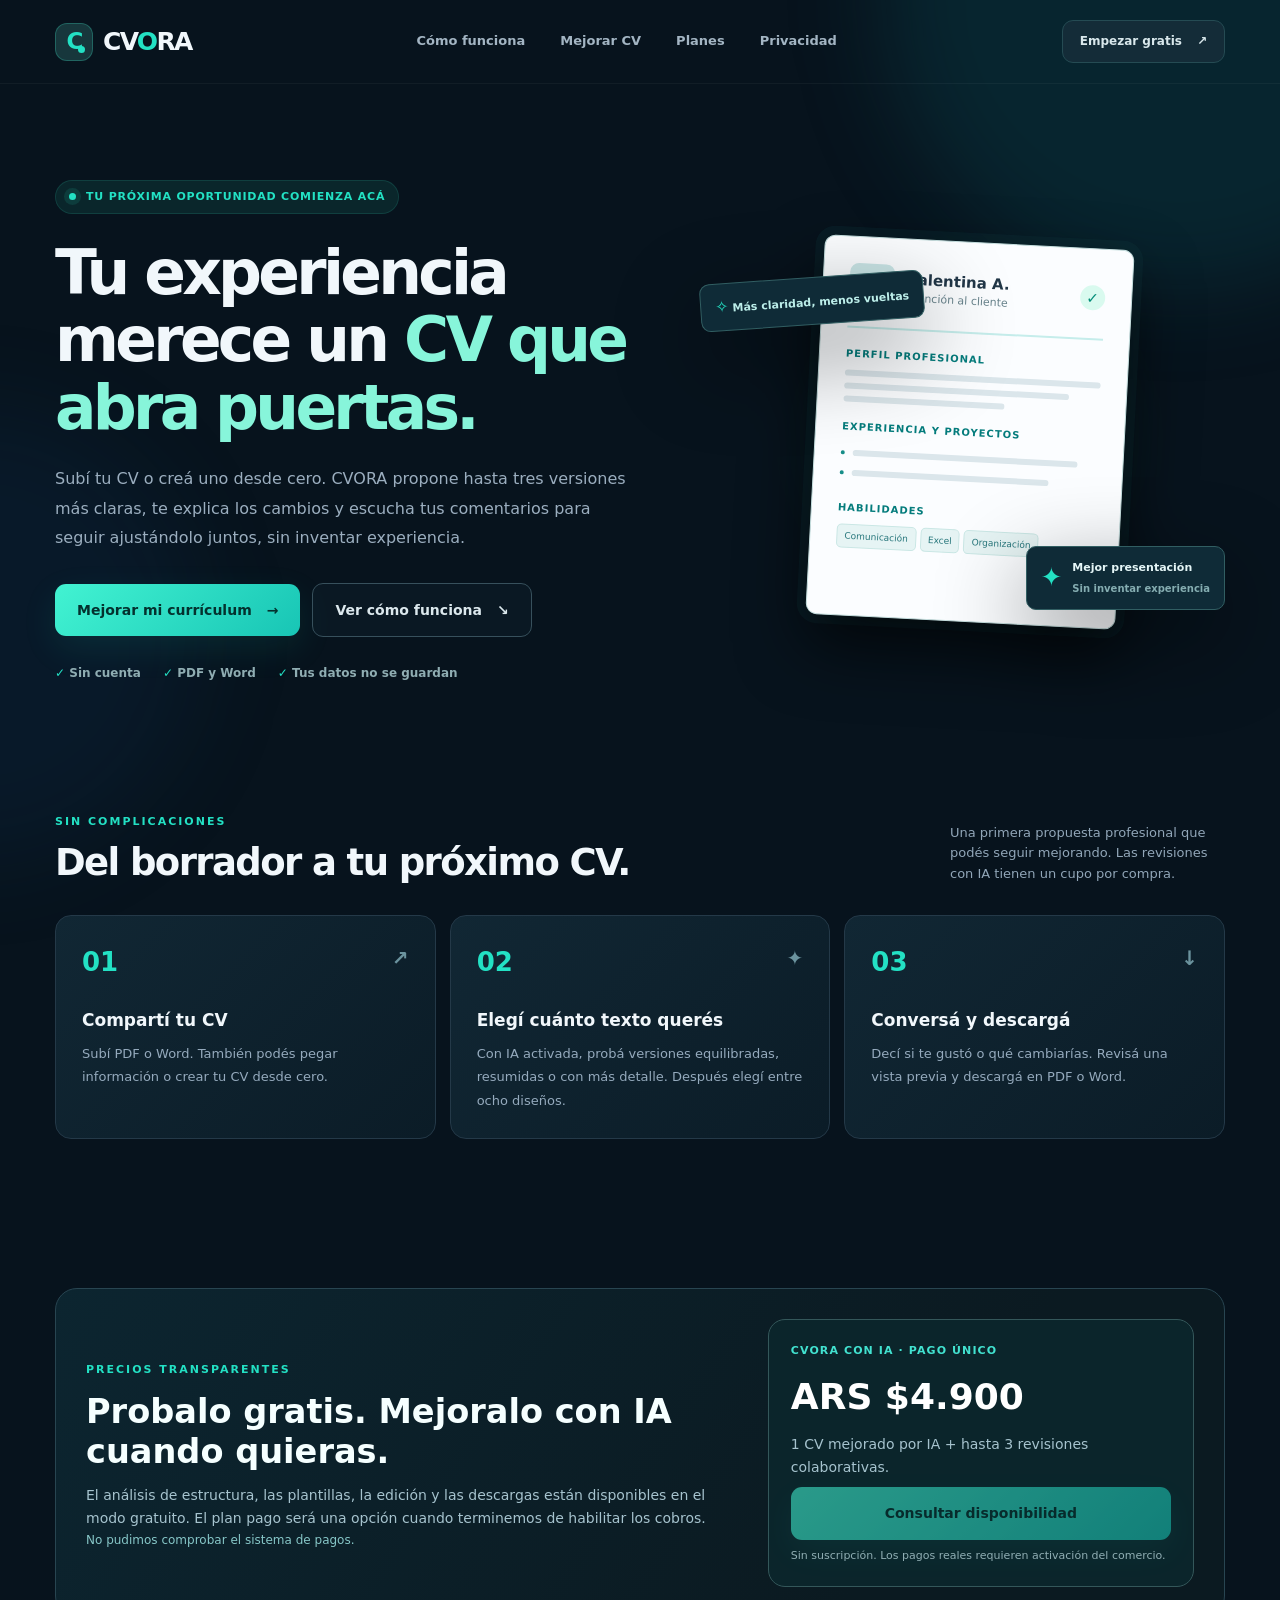
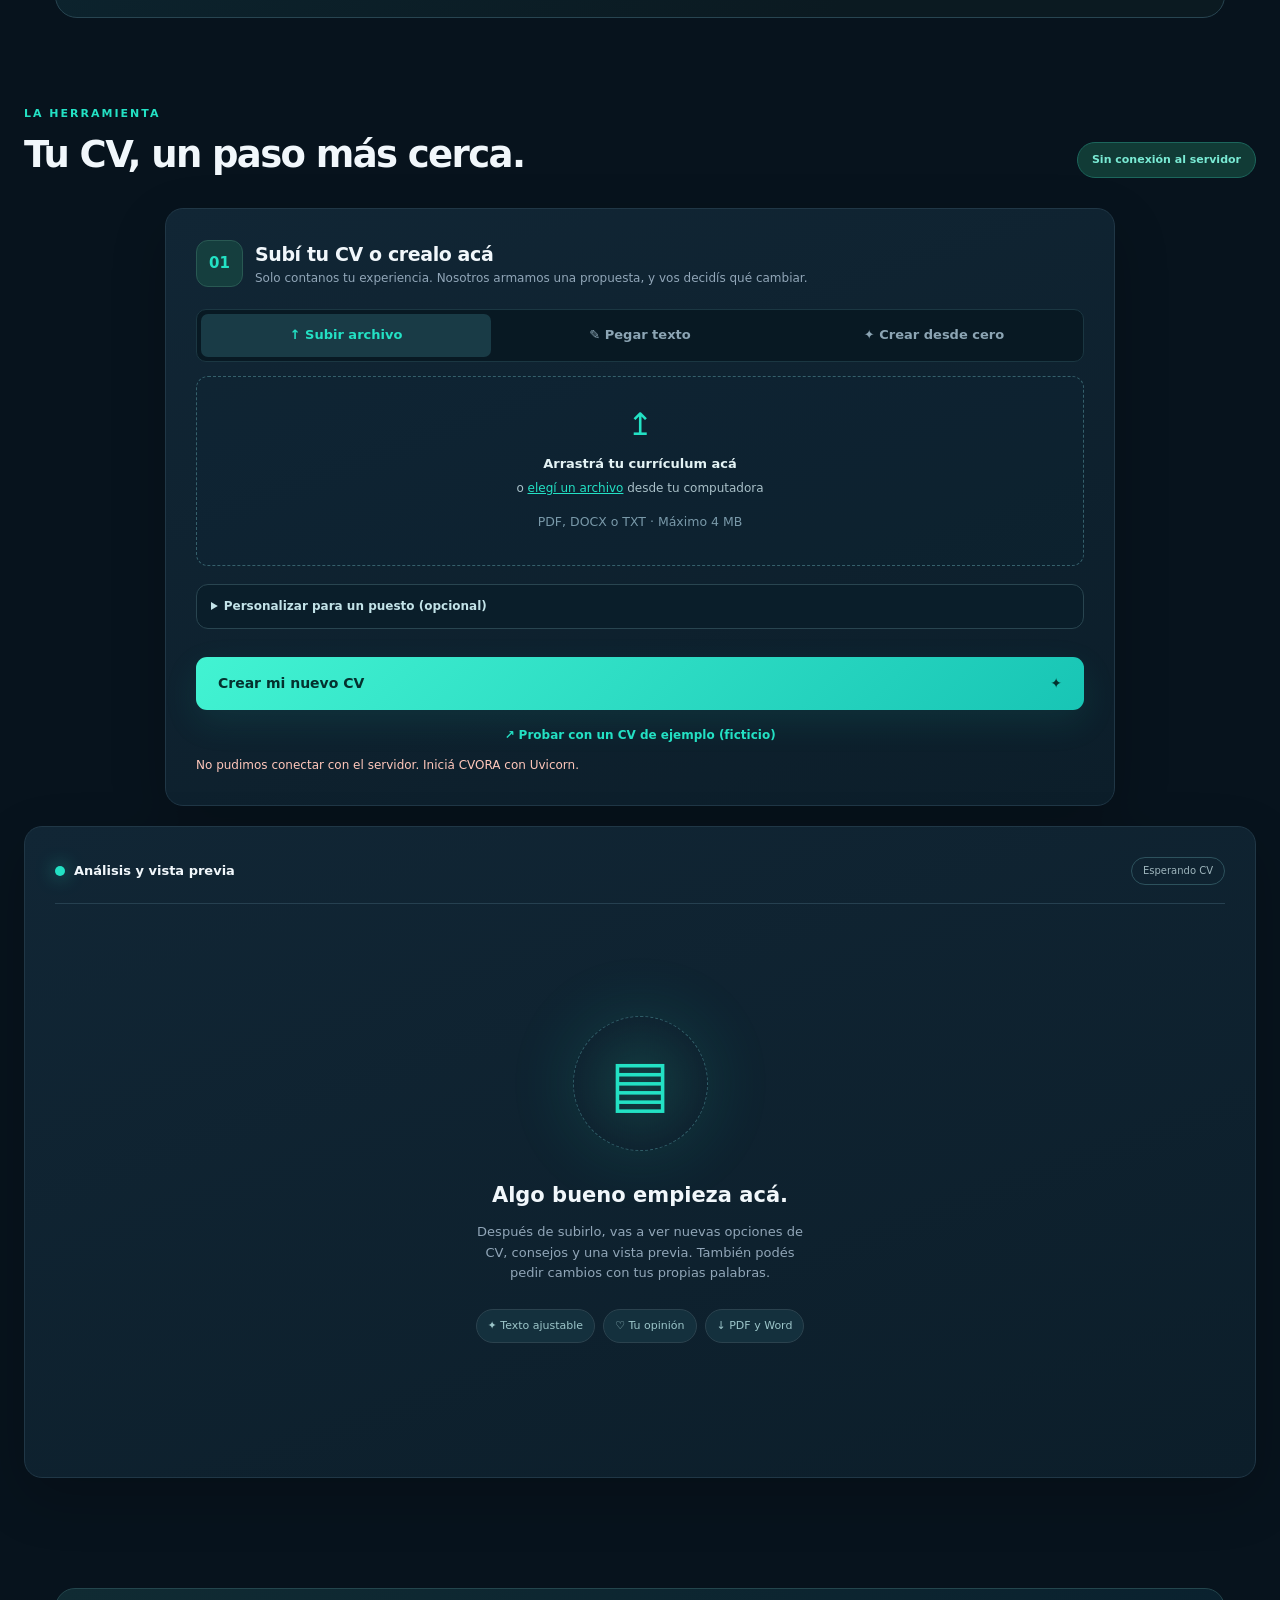
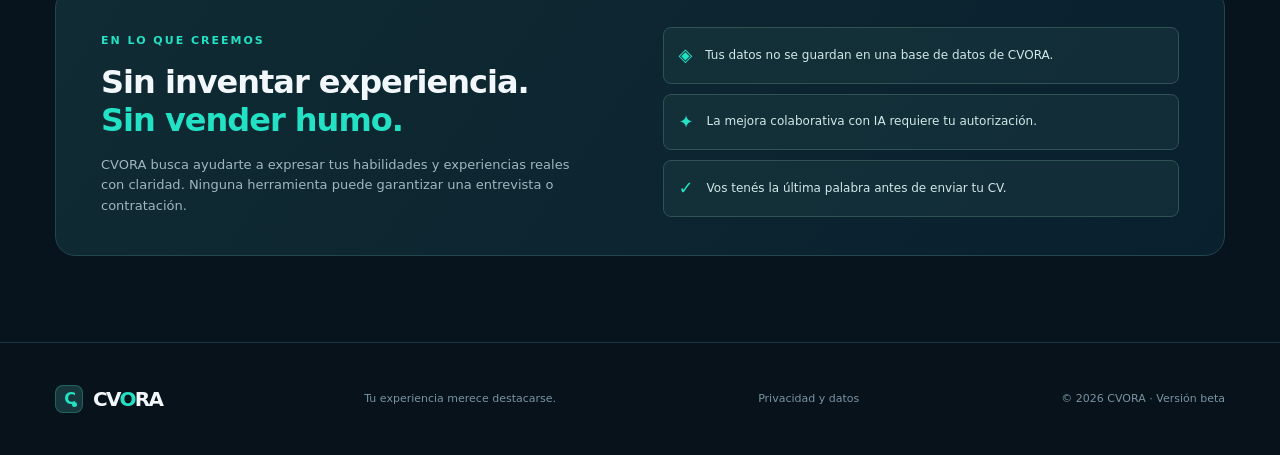
==== static/index.html @ 306e0d20 "feat: publicar CVORA completa con interfaz, pruebas, planes y Checkout Pro opcional" ====
<!doctype html>
<html lang="es-AR">
<head>
  <meta charset="utf-8">
  <meta name="viewport" content="width=device-width, initial-scale=1">
  <meta name="color-scheme" content="dark">
  <meta name="theme-color" content="#07131e">
  <meta name="description" content="Mejorá tu currículum para tu próximo trabajo. Subí tu CV, revisá sugerencias, adaptalo a una oferta y descargalo en PDF o Word. Gratis para probar.">
  <meta property="og:title" content="CVORA — Tu experiencia merece destacarse">
  <meta property="og:description" content="Un CV claro, honesto y listo para tu próxima oportunidad laboral.">
  <meta property="og:type" content="website">
  <title>CVORA — Mejorá tu CV para tu próximo trabajo</title>
  <link rel="icon" href="/static/favicon.svg" type="image/svg+xml">
  <link rel="stylesheet" href="/static/styles.css">
  <script defer src="/static/app.js"></script>
</head>
<body>
  <div class="ambient ambient-a"></div><div class="ambient ambient-b"></div>
  <header class="site-header" id="arriba">
    <div class="container header-inner">
      <a href="/" class="logo" aria-label="CVORA, inicio">
        <span class="logo-mark">C<span class="logo-dot"></span></span>
        <span>CV<span class="logo-a">O</span>RA</span>
      </a>
      <nav class="header-links" aria-label="Navegación">
        <a href="#como-funciona">Cómo funciona</a>
        <a href="#herramienta">Mejorar CV</a><a href="#planes">Planes</a>
        <a href="/privacidad">Privacidad</a>
      </nav>
      <a class="btn btn-small btn-outline" href="#herramienta">Empezar gratis <span aria-hidden="true">↗</span></a>
    </div>
  </header>
  <main>
    <section class="hero container">
      <div class="hero-copy">
        <div class="eyebrow"><span class="pulse"></span> Tu próxima oportunidad comienza acá</div>
        <h1>Tu experiencia merece un <span>CV que abra puertas.</span></h1>
        <p class="hero-sub">Subí tu CV o creá uno desde cero. CVORA propone hasta tres versiones más claras, te explica los cambios y escucha tus comentarios para seguir ajustándolo juntos, sin inventar experiencia.</p>
        <div class="hero-buttons">
          <a href="#herramienta" class="btn btn-primary">Mejorar mi currículum <span>→</span></a>
          <a href="#como-funciona" class="btn btn-ghost">Ver cómo funciona <span>↘</span></a>
        </div>
        <div class="hero-trust"><span>✓ Sin cuenta</span><span>✓ PDF y Word</span><span>✓ Tus datos no se guardan</span></div>
      </div>
      <div class="hero-stage" aria-label="Ejemplo ilustrativo de mejora de CV">
        <div class="floating-tag tag-one"><span>✧</span> Más claridad, menos vueltas</div>
        <div class="sample-sheet">
          <div class="sheet-header"><div class="sheet-avatar">VA</div><div class="sheet-person"><strong>Valentina A.</strong><span>Atención al cliente</span></div><div class="sheet-verified">✓</div></div>
          <div class="sheet-divider"></div>
          <div class="sheet-sec">PERFIL PROFESIONAL</div>
          <div class="sheet-line w100"></div><div class="sheet-line w88"></div><div class="sheet-line w63"></div>
          <div class="sheet-sec">EXPERIENCIA Y PROYECTOS</div>
          <div class="sheet-bullet"><span class="p-dot"></span><div class="sheet-line w88"></div></div>
          <div class="sheet-bullet"><span class="p-dot"></span><div class="sheet-line w77"></div></div>
          <div class="sheet-sec">HABILIDADES</div>
          <div class="sheet-chips"><span>Comunicación</span><span>Excel</span><span>Organización</span></div>
        </div>
        <div class="floating-tag tag-two"><span class="twinkle">✦</span><strong>Mejor presentación</strong><small>Sin inventar experiencia</small></div>
      </div>
    </section>

    <section class="steps container" id="como-funciona">
      <div class="section-heading"><div><span class="overline">SIN COMPLICACIONES</span><h2>Del borrador a tu próximo CV.</h2></div><p>Una primera propuesta profesional que podés seguir mejorando. Las revisiones con IA tienen un cupo por compra.</p></div>
      <div class="steps-grid">
        <article class="step"><div class="step-number">01 <span>↗</span></div><h3>Compartí tu CV</h3><p>Subí PDF o Word. También podés pegar información o crear tu CV desde cero.</p></article>
        <article class="step"><div class="step-number">02 <span>✦</span></div><h3>Elegí cuánto texto querés</h3><p>Con IA activada, probá versiones equilibradas, resumidas o con más detalle. Después elegí entre ocho diseños.</p></article>
        <article class="step"><div class="step-number">03 <span>↓</span></div><h3>Conversá y descargá</h3><p>Decí si te gustó o qué cambiarías. Revisá una vista previa y descargá en PDF o Word.</p></article>
      </div>
    </section>

    <section class="price-section container" id="planes" aria-label="Planes de CVORA">
      <div class="price-panel">
        <div><span class="overline">PRECIOS TRANSPARENTES</span><h2>Probalo gratis. Mejoralo con IA cuando quieras.</h2>
          <p>El análisis de estructura, las plantillas, la edición y las descargas están disponibles en el modo gratuito. El plan pago será una opción cuando terminemos de habilitar los cobros.</p>
          <p class="price-notice" id="checkoutNotice" role="status">Comprobando disponibilidad de pagos…</p></div>
        <div class="price-offer"><span class="price-label">CVORA CON IA · PAGO ÚNICO</span>
          <div class="price-amount" id="priceAmount">ARS $4.900</div>
          <p>1 CV mejorado por IA + hasta 3 revisiones colaborativas.</p>
          <button class="btn btn-primary" type="button" id="buyPlanBtn" disabled>Consultar disponibilidad</button>
          <small id="creditsInfo">Sin suscripción. Los pagos reales requieren activación del comercio.</small>
        </div>
      </div>
    </section>

    <section class="app-section container" id="herramienta">
      <div class="section-heading tool-heading"><div><span class="overline">LA HERRAMIENTA</span><h2>Tu CV, un paso más cerca.</h2></div><div class="state-label" id="modeLabel">Comprobando el modo…</div></div>
      <div class="workspace">
        <div class="workspace-form">
          <div class="panel-heading"><div class="panel-icon">01</div><div><h3>Subí tu CV o crealo acá</h3><p>Solo contanos tu experiencia. Nosotros armamos una propuesta, y vos decidís qué cambiar.</p></div></div>
          <div class="tab-bar" role="tablist" aria-label="Forma de cargar CV">
            <button class="tab active" type="button" id="tabUpload" role="tab" aria-selected="true">↑ Subir archivo</button>
            <button class="tab" type="button" id="tabPaste" role="tab" aria-selected="false">✎ Pegar texto</button><button class="tab" type="button" id="tabCreate" role="tab" aria-selected="false">✦ Crear desde cero</button>
          </div>
          <div id="uploadArea" class="upload-area" role="button" tabindex="0" aria-label="Seleccionar archivo PDF Word o texto">
            <div class="upload-icon">↥</div><strong>Arrastrá tu currículum acá</strong>
            <span>o <u>elegí un archivo</u> desde tu computadora</span><small>PDF, DOCX o TXT · Máximo 4 MB</small>
            <input id="cvFile" type="file" accept=".pdf,.docx,.txt,application/pdf,application/vnd.openxmlformats-officedocument.wordprocessingml.document,text/plain" hidden>
          </div>
          <div id="uploadSuccess" class="upload-success hidden"><span>✓</span><div><strong id="fileName">Archivo cargado</strong><small id="fileCount">Texto extraído correctamente</small></div><button id="removeFile" aria-label="Quitar archivo" type="button">×</button></div>
          <div id="pasteArea" class="hidden">
            <label for="cvText">Texto de tu CV</label>
            <textarea id="cvText" rows="9" placeholder="Nombre Apellido\ncorreo@ejemplo.com\n\nFORMACIÓN\nSecundario completo..." maxlength="18000"></textarea>
          </div>
          <div id="createArea" class="create-area hidden">
            <div class="builder-intro"><strong>Armemos tu CV desde cero</strong><p>Escribí tus datos en palabras simples. Si tenés poca experiencia, contanos tus proyectos, estudios o tareas que hayas hecho. CVORA los organizará sin inventar nada.</p></div>
            <div class="builder-grid">
              <div class="field"><label for="createName">Nombre y apellido *</label><input id="createName" maxlength="120" placeholder="Ej.: Valentina Rojas"></div>
              <div class="field"><label for="createContact">Correo / teléfono / ciudad</label><input id="createContact" maxlength="250" placeholder="Tus datos de contacto"></div>
              <div class="field"><label for="createRole">¿Qué tipo de trabajo buscás?</label><input id="createRole" maxlength="170" placeholder="Ej.: Atención al cliente"></div>
              <div class="field"><label for="createStudies">Estudios y cursos</label><textarea id="createStudies" rows="3" maxlength="3000" placeholder="Contá qué estudiaste, dónde y cuándo, si lo sabés..."></textarea></div>
            </div>
            <div class="field"><label for="createExperience">Contanos tu experiencia, proyectos o actividades *</label><textarea id="createExperience" rows="5" maxlength="8000" placeholder="Ej.: Nunca tuve un empleo formal. Ayudé en el comercio familiar atendiendo clientes y organizando productos. También participé en un proyecto escolar..."></textarea><small>Podés escribir libremente. No hace falta que suene profesional.</small></div>
            <div class="field"><label for="createSkills">Tus habilidades reales</label><textarea id="createSkills" rows="2" maxlength="3000" placeholder="Ej.: Excel básico, organización, inglés intermedio..."></textarea></div>
            <div class="field"><label for="createExtra">Otros datos que quieras incluir</label><textarea id="createExtra" rows="2" maxlength="2500" placeholder="Idiomas, voluntariado, certificaciones, disponibilidad, etc."></textarea></div>
          </div>
          <details class="advanced-options"><summary>Personalizar para un puesto (opcional)</summary><p>Podés dejarlo vacío. Si compartís una oferta, adaptamos la redacción solo con capacidades que ya tenés.</p><div class="field"><label for="profile">¿Qué tipo de búsqueda estás haciendo?</label>
            <select id="profile"><option value="auto">Detectar según mi CV</option><option value="primer-empleo">Mi primer trabajo</option><option value="experiencia">Tengo experiencia laboral</option><option value="cambio">Quiero cambiar de rubro</option></select></div>
          <div class="field"><label for="jobText">Oferta laboral <span class="optional">(opcional)</span></label>
            <textarea id="jobText" rows="4" maxlength="8500" placeholder="Pegá acá los requisitos del puesto que te interesa... "></textarea><small>Podemos comparar la oferta con tu experiencia real.</small></div>
          </details><label class="consent" id="consentRow"><input id="aiConsent" type="checkbox"><span>Autorizo el envío del texto de mi CV y, si la incluyo, de la oferta laboral al proveedor de IA para analizarlo. <a href="/privacidad" target="_blank" rel="noopener">Más información</a>.</span></label>
          <button class="btn btn-primary run-btn" id="analyzeBtn" type="button"><span id="analyzeButtonText">Crear mi nuevo CV</span><span>✦</span></button>
          <button class="example-link" type="button" id="exampleBtn">↗ Probar con un CV de ejemplo (ficticio)</button>
          <p class="feedback" id="feedback" role="status" aria-live="polite"></p>
        </div>
      </div>
      <div class="workspace-results" id="workspaceResults">
          <div class="results-bar"><div class="results-title"><span class="results-glow"></span><span>Análisis y vista previa</span></div><span class="results-pill" id="resultMode">Esperando CV</span></div>
          <div class="empty-result" id="emptyResult"><div class="empty-orbit"><div class="empty-doc">▤</div></div><h3>Algo bueno empieza acá.</h3><p>Después de subirlo, vas a ver nuevas opciones de CV, consejos y una vista previa. También podés pedir cambios con tus propias palabras.</p><div class="empty-hints"><span>✦ Texto ajustable</span><span>♡ Tu opinión</span><span>↓ PDF y Word</span></div></div>
          <div id="resultContent" class="result-content hidden">
            <div class="analysis-box"><div class="analysis-eyebrow">RESULTADO DEL ANÁLISIS</div><h3 id="resultHeadline">—</h3><div id="suggestionList" class="suggestion-list"></div><div id="keywordBlock" class="keyword-section hidden"><strong>Requisitos de la oferta para revisar</strong><div id="keywordList" class="keyword-list"></div><small>Solo incluilos si realmente los cumplís.</small></div></div>
            <div class="improvements-block" id="improvementsBlock"><h4>✦ Lo que mejoramos</h4><div id="changesList" class="tiny-list"></div></div>
            <div id="questionsBlock" class="questions-block hidden"><strong>Algo para confirmar, si querés</strong><div id="questionsList" class="tiny-list"></div><small>No agregamos información que no esté confirmada.</small></div>
            <div class="variant-section">
              <div class="edit-head"><div><strong>1. ¿Cuánto contenido querés mostrar?</strong><span>Equilibrado, más resumido o con más detalle. Esto cambia las palabras, no el diseño.</span></div><span class="edit-indicator" id="versionCounter">Versión 1</span></div>
              <div class="variant-grid" id="variantGrid" aria-label="Opciones de CV"></div>
            </div>
            <div class="design-section">
              <div class="edit-head"><div><strong>2. Elegí cómo querés que se vea</strong><span>Ocho plantillas visuales: cambiá la tipografía, colores y distribución sin perder tu contenido.</span></div></div>
              <select id="documentStyle" class="screen-reader-only" aria-label="Plantilla de CV"><option value="moderno">Moderno</option><option value="clasico">Clásico</option><option value="minimalista">Minimalista</option><option value="elegante">Elegante</option><option value="ejecutivo">Ejecutivo</option><option value="creativo">Creativo</option><option value="compacto">Compacto</option><option value="ats">Simple ATS</option></select>
              <div class="template-gallery" id="templateGrid" aria-label="Plantillas visuales de CV"></div>
            </div>
            <div class="preview-toolbar"><div><strong>3. Tu nuevo CV</strong><span>A la izquierda tenés el resultado. Podés comparar con tu original a la derecha.</span></div><div class="editor-tabs"><button type="button" class="mini-tab active" id="previewTab">Vista previa</button><button type="button" class="mini-tab" id="editTab">Editar texto</button></div></div>
            <div class="compare-actions"><button class="compare-button" id="compareBtn" type="button" aria-pressed="false">↔ Comparar antes y después</button><button class="minor-button" id="undoBtn" type="button" disabled>↶ Deshacer ajuste</button></div>
            <div id="comparisonLayout" class="comparison-layout">
              <div class="new-cv-column"><div class="document-column-title"><span class="column-dot after-dot"></span><strong>DESPUÉS · Tu nuevo currículum</strong></div>
                <div id="cvPreview" class="document-preview template-moderno" aria-label="Vista previa del nuevo currículum"></div>
                <textarea id="editedCV" class="cv-editor hidden" rows="17" maxlength="25000" spellcheck="true" aria-label="Editar el currículum antes de descargar"></textarea>
              </div>
              <div class="original-cv-column hidden" id="originalColumn"><div class="document-column-title"><span class="column-dot before-dot"></span><strong>ANTES · Tu CV original</strong></div>
                <div class="original-document-frame" id="originalViewer">
                  <div class="original-pdf-pages hidden" id="originalPDFPages" aria-label="Páginas originales del currículum PDF"></div>
                  <div class="document-preview original-recreated hidden" id="originalFormatted" aria-label="Contenido del CV original"></div>
                </div>
                <div class="original-footnote" id="originalFootnote">Original sin modificar.</div>
                <a class="original-link hidden" id="openOriginal" href="#" target="_blank" rel="noopener noreferrer">Abrir PDF original en otra pestaña ↗</a>
              </div>
            </div>
            <p class="result-notice" id="resultNotice"></p>
            <div class="conversation-card" id="conversationCard">
              <div class="conversation-title"><span class="conv-icon">♡</span><div><h4>¿Qué te parece esta versión?</h4><p>CVORA escucha lo que querés cambiar. No hace falta empezar de nuevo.</p></div></div>
              <div class="opinion-row"><button class="opinion" id="likeBtn" type="button" aria-pressed="false">♡ Me gusta</button><button class="opinion" id="dislikeBtn" type="button" aria-pressed="false">✎ Quiero cambios</button></div>
              <div class="quick-label">O elegí un ajuste rápido:</div>
              <div class="quick-row" id="quickRow"><button type="button" class="quick-chip" data-preset="menos-texto">Más corto</button><button type="button" class="quick-chip" data-preset="mas-detalle">Más detallado</button><button type="button" class="quick-chip" data-preset="mas-profesional">Más profesional</button><button type="button" class="quick-chip" data-preset="enfatizar-logros">Destacar logros reales</button><button type="button" class="quick-chip" data-preset="formato">Reordenar secciones</button></div>
              <label for="revisionRequest" class="request-label">Contanos con tus palabras qué cambiarías <span class="optional">(opcional con los ajustes rápidos)</span></label>
              <textarea id="revisionRequest" rows="3" maxlength="1400" placeholder="Me gusta, pero tiene mucho texto. Quiero que resaltes mis proyectos y mantengas mi experiencia... "></textarea>
              <button class="btn btn-primary revise-btn" id="reviseBtn" type="button">✦ Aplicar mis cambios <span>→</span></button>
              <p class="revision-status" id="revisionStatus" role="status" aria-live="polite"></p>
              <div id="conversationHistory" class="conversation-history" aria-label="Historial de ajustes"></div>
            </div>
            <div class="sources-card"><strong>¿En qué nos basamos?</strong><p>Guías públicas para presentar experiencia, logros y habilidades de manera clara. No tenemos acceso a evaluaciones privadas de reclutadores ni prometemos superar filtros automáticos.</p><div id="sourceLinks"></div></div>
            <div class="export-row"><button class="btn btn-light" id="pdfBtn" type="button">↓ Descargar PDF</button><button class="btn btn-dark" id="docxBtn" type="button">↓ Descargar Word</button></div>
          </div>
        </div>
    </section>
    <section class="closing container"><div><span class="overline">EN LO QUE CREEMOS</span><h2>Sin inventar experiencia.<br><em>Sin vender humo.</em></h2><p>CVORA busca ayudarte a expresar tus habilidades y experiencias reales con claridad. Ninguna herramienta puede garantizar una entrevista o contratación.</p></div><div class="closing-cards"><div><span>◈</span> Tus datos no se guardan en una base de datos de CVORA.</div><div><span>✦</span> La mejora colaborativa con IA requiere tu autorización.</div><div><span>✓</span> Vos tenés la última palabra antes de enviar tu CV.</div></div></section>
  </main>
  <footer class="footer"><div class="container footer-inner"><div class="logo logo-footer"><span class="logo-mark">C<span class="logo-dot"></span></span><span>CV<span class="logo-a">O</span>RA</span></div><span>Tu experiencia merece destacarse.</span><a href="/privacidad">Privacidad y datos</a><span>© <span id="year">2026</span> CVORA · Versión beta</span></div></footer>
</body></html>
---- static/styles.css ----
:root{--bg:#07131d;--panel:#0d1e2b;--panel2:#112634;--line:#203746;--muted:#91a6b8;--text:#f1f7fb;--green:#23e1c4;--green2:#87f5da;--ink:#172d3a;--shadow:0 30px 90px #0007}*{box-sizing:border-box}html{scroll-behavior:smooth}body{margin:0;color:var(--text);background:var(--bg);font:15px/1.6 system-ui,-apple-system,"Segoe UI",Arial,sans-serif;min-width:320px;overflow-x:hidden}h1,h2,h3,p{margin:0}a{color:inherit;text-decoration:none}button,input,textarea,select{font:inherit}button{cursor:pointer}.hidden{display:none!important}.container{width:min(1170px,calc(100% - 48px));margin:auto}.ambient{position:absolute;z-index:-1;pointer-events:none;filter:blur(45px);border-radius:50%}.ambient-a{width:600px;height:600px;top:-310px;right:-200px;background:#0d6f7833}.ambient-b{width:450px;height:450px;left:-250px;top:410px;background:#14457622}.site-header{height:84px;border-bottom:1px solid #ffffff0b;position:relative;z-index:5}.header-inner{height:100%;display:flex;align-items:center;justify-content:space-between;gap:30px}.logo{font-size:25px;letter-spacing:-1.7px;font-weight:850;display:flex;align-items:center;gap:10px;line-height:1}.logo-mark{position:relative;background:#17373c;border:1px solid #3de4c544;color:var(--green);border-radius:12px;width:38px;height:38px;display:grid;place-items:center;font-size:23px;font-weight:900;letter-spacing:-2px}.logo-dot{position:absolute;background:var(--green);width:7px;height:7px;right:7px;bottom:7px;border-radius:100%}.logo-a{color:var(--green)}.header-links{display:flex;gap:35px;color:#a3b5c3;font-size:13px;font-weight:650}.header-links a:hover,.footer a:hover{color:var(--green)}.btn{border:0;border-radius:11px;display:inline-flex;align-items:center;justify-content:center;gap:15px;font-weight:800;font-size:14px;padding:15px 22px;transition:transform .15s,box-shadow .15s,background .15s}.btn:hover{transform:translateY(-2px)}.btn-primary{background:linear-gradient(135deg,#42f3d2,#18c5b5);color:#04312e;box-shadow:0 12px 35px #19d1b41b}.btn-primary:hover{box-shadow:0 12px 40px #12d9b53b}.btn-outline{border:1px solid #254b53;background:#142c38;color:#d9e8ec}.btn-small{padding:11px 17px;font-size:12px}.btn-ghost{border:1px solid #37505c;color:#dce8ed;background:#172b393b}.hero{padding:96px 0 88px;display:grid;grid-template-columns:1.08fr .92fr;align-items:center;min-height:610px;gap:60px}.eyebrow,.overline{font-weight:850;letter-spacing:2px;font-size:11px;color:var(--green);text-transform:uppercase}.eyebrow{display:inline-flex;gap:10px;align-items:center;border:1px solid #2cb6a32b;background:#0f3c3b7b;border-radius:100px;padding:7px 13px;letter-spacing:.8px}.pulse{width:7px;height:7px;background:var(--green);box-shadow:0 0 0 5px #23e1c41d;border-radius:50%}.hero h1{font-size:clamp(40px,4.8vw,66px);line-height:1.105;letter-spacing:-3.7px;margin:25px 0 22px;font-weight:850;max-width:710px}.hero h1 span{color:var(--green2)}.hero-sub{color:#9baebf;max-width:585px;font-size:16px;line-height:1.85}.hero-buttons{display:flex;align-items:center;gap:12px;margin-top:30px}.hero-trust{display:flex;gap:22px;flex-wrap:wrap;color:#8fadb2;font-size:12px;margin-top:27px;font-weight:700}.hero-trust span::first-letter{color:var(--green)}.hero-stage{min-height:420px;position:relative;display:flex;align-items:center;justify-content:center}.hero-stage:before{content:"";position:absolute;inset:38px 0 25px 0;border-radius:50%;background:radial-gradient(circle,#0c9d7e23,transparent 65%);filter:blur(24px)}.sample-sheet{width:310px;min-height:380px;background:#fbfdff;border:1px solid #c6dfdf;border-radius:11px;padding:26px;box-shadow:0 30px 65px #000a,0 0 0 9px #143a4049;transform:rotate(3deg);color:#213647;z-index:1}.sheet-header{display:flex;align-items:center;gap:12px}.sheet-avatar{height:45px;width:45px;background:#cae6e7;color:#187f85;border-radius:9px;display:grid;place-items:center;font-weight:900}.sheet-person{display:flex;flex-direction:column;line-height:1.45}.sheet-person strong{font-size:15px}.sheet-person span{font-size:11px;color:#68838c}.sheet-verified{margin-left:auto;background:#d9faef;color:#048d79;border-radius:50%;height:25px;width:25px;display:grid;place-items:center}.sheet-divider{height:2px;background:#c5edeb;margin:18px 0}.sheet-sec{font-weight:850;color:#047c7c;font-size:10px;letter-spacing:1px;margin:17px 0 8px}.sheet-line{height:6px;background:#dbe6eb;border-radius:20px;margin:7px 0}.w100{width:100%}.w88{width:88%}.w77{width:77%}.w63{width:63%}.sheet-bullet{display:flex;align-items:center;gap:8px}.p-dot{height:4px;width:4px;flex:none;background:#168e89;border-radius:50%}.sheet-chips{display:flex;gap:4px;flex-wrap:wrap}.sheet-chips span{background:#e6f4f4;border:1px solid #cae7e5;color:#28777c;padding:4px 7px;font-size:9px;border-radius:5px}.floating-tag{z-index:2;position:absolute;background:#0f2b37;border:1px solid #315e62;padding:10px 14px;box-shadow:var(--shadow);font-size:11px;font-weight:850;border-radius:10px}.tag-one{top:55px;left:-14px;color:#bceee9;transform:rotate(-4deg)}.tag-one span{color:var(--green);font-size:16px}.tag-two{bottom:32px;right:0;color:#e5f6f7;display:grid;grid-template-columns:auto auto;column-gap:10px;align-items:center}.tag-two .twinkle{grid-row:span 2;font-size:26px;color:var(--green)}.tag-two small{grid-column:2;color:#85adb1;font-size:10px}.steps{padding:36px 0 103px}.section-heading{display:flex;align-items:end;justify-content:space-between;gap:30px;margin-bottom:30px}.section-heading h2{font-size:clamp(27px,3vw,37px);letter-spacing:-1.6px;margin-top:9px;line-height:1.2}.section-heading p{max-width:275px;color:var(--muted);font-size:13px}.steps-grid{display:grid;grid-template-columns:repeat(3,1fr);gap:14px}.step{padding:26px;background:linear-gradient(135deg,#112734,#0b1c27);border:1px solid #243948;border-radius:16px}.step-number{display:flex;justify-content:space-between;color:var(--green);font-size:26px;font-weight:900;margin-bottom:23px}.step-number span{font-size:20px;color:#6b939e}.step h3{font-size:17px;margin-bottom:8px}.step p{font-size:13px;color:#95aabd;line-height:1.8}.app-section{padding:32px 0 110px;scroll-margin-top:30px}.state-label{background:#113b36;color:#7aead4;font-size:11px;font-weight:800;padding:8px 14px;border-radius:30px;border:1px solid #1c665c}.workspace{display:grid;grid-template-columns:.92fr 1.08fr;gap:18px;align-items:stretch}.workspace-form,.workspace-results{border:1px solid var(--line);border-radius:18px;background:linear-gradient(160deg,#112635 0%,#0c1e2a 100%);padding:28px;box-shadow:0 20px 55px #0003}.panel-heading{display:flex;align-items:center;gap:12px;margin-bottom:21px}.panel-icon{display:grid;place-items:center;height:47px;width:47px;background:#153e3e;color:var(--green);font-weight:900;border:1px solid #295953;border-radius:12px}.panel-heading h3{font-size:19px;letter-spacing:-.4px}.panel-heading p{color:var(--muted);font-size:12px}.tab-bar{display:flex;background:#081923;border:1px solid #1b3742;padding:4px;border-radius:10px;margin-bottom:14px}.tab{flex:1;background:none;border:0;border-radius:7px;padding:11px;color:#8ca5b4;font-size:13px;font-weight:800}.tab.active{background:#193b46;color:var(--green)}.upload-area{border:1.5px dashed #35606b;border-radius:12px;background:#102b382e;min-height:190px;display:flex;flex-direction:column;align-items:center;justify-content:center;gap:4px;color:#e4f3f5;cursor:pointer;transition:border-color .2s,background .2s}.upload-area:hover,.upload-area:focus,.upload-area.drag{border-color:var(--green);background:#153d3d73;outline:none}.upload-icon{color:var(--green);font-size:31px;line-height:1;margin-bottom:10px}.upload-area strong{font-size:13px}.upload-area span{font-size:12px;color:#a9c0c8}.upload-area u{color:var(--green)}.upload-area small{color:#7999a9;margin-top:10px}.upload-success{display:flex;gap:12px;align-items:center;border:1px solid #21685a;border-radius:10px;padding:15px;background:#103c3690;color:#d7efeb}.upload-success>span{color:var(--green);font-size:22px}.upload-success>div{flex:1;display:flex;flex-direction:column}.upload-success strong{font-size:12px}.upload-success small{font-size:11px;color:#9ec6bd}.upload-success button{border:0;background:transparent;color:#abc4c8;font-size:23px}.field{margin-top:19px}label{display:block;color:#dce8ef;font-size:12px;font-weight:800;margin-bottom:8px}.optional{color:#7e96a4;font-weight:500}.field small{display:block;color:#738d9d;font-size:11px;margin-top:6px}textarea,select{width:100%;background:#091b28;border:1px solid #294353;color:#edf9fa;border-radius:10px;padding:13px 14px;outline:none;resize:vertical;font-size:13px}textarea:focus,select:focus{border-color:#24ddbf;box-shadow:0 0 0 3px #27e7c317}textarea::placeholder{color:#688394}select{appearance:none;background-image:linear-gradient(45deg,transparent 50%,#9ab6bb 50%),linear-gradient(135deg,#9ab6bb 50%,transparent 50%);background-position:calc(100% - 20px) 50%,calc(100% - 15px) 50%;background-size:5px 5px;background-repeat:no-repeat}.consent{margin-top:18px;display:flex;gap:9px;font-size:11px;line-height:1.6;font-weight:450;color:#a2bec6}.consent input{accent-color:var(--green);width:16px;height:16px;margin:1px 0 0;flex:none}.consent a{color:var(--green);text-decoration:underline}.run-btn{width:100%;justify-content:space-between;margin-top:20px}.run-btn:disabled{opacity:.6;cursor:wait}.example-link{display:block;border:0;background:transparent;text-align:center;color:var(--green);font-size:12px;font-weight:750;padding:16px 10px 3px;margin:0 auto}.example-link:hover{text-decoration:underline}.feedback{color:#ffc7bb;font-size:12px;min-height:1.4em;margin-top:8px}.feedback.ok{color:#7bdebf}.results-bar{display:flex;align-items:center;justify-content:space-between;gap:15px;padding-bottom:18px;border-bottom:1px solid #264050}.results-title{display:flex;align-items:center;gap:9px;font-weight:800;font-size:13px}.results-glow{height:10px;width:10px;border-radius:50%;background:var(--green);box-shadow:0 0 18px #21e1c5aa}.results-pill{border:1px solid #2d525d;color:#9eb5bc;font-size:10px;padding:5px 11px;border-radius:30px;white-space:nowrap}.empty-result{min-height:535px;display:flex;flex-direction:column;align-items:center;justify-content:center;text-align:center;padding:25px 20px}.empty-orbit{height:135px;width:135px;display:grid;place-items:center;border:1px dashed #31606a;border-radius:50%;box-shadow:0 0 70px #1decc421;background:radial-gradient(circle,#1d857043,transparent 75%)}.empty-doc{font-size:64px;color:var(--green)}.empty-result h3{font-size:21px;margin:28px 0 9px}.empty-result p{color:var(--muted);font-size:13px;max-width:340px}.empty-hints{display:flex;gap:8px;justify-content:center;flex-wrap:wrap;margin-top:25px}.empty-hints span{background:#14303d;border:1px solid #2b424e;border-radius:50px;padding:7px 11px;font-size:11px;color:#9cc5c9}.result-content{padding-top:22px}.analysis-box{border:1px solid #306257;background:#103b3599;border-radius:13px;padding:18px}.analysis-eyebrow{color:var(--green);font-size:10px;font-weight:900;letter-spacing:1.1px}.analysis-box h3{font-size:20px;letter-spacing:-.4px;margin:5px 0 15px}.suggestion-list{display:grid;gap:9px}.suggestion-item{display:flex;gap:9px;color:#ccdfdf;font-size:12px;line-height:1.65}.suggestion-item>span{color:var(--green);font-weight:900}.keyword-section{border-top:1px solid #377264;margin-top:15px;padding-top:13px}.keyword-section strong{font-size:12px}.keyword-list{display:flex;flex-wrap:wrap;gap:6px;margin:8px 0}.keyword-list span{font-size:11px;background:#0b2827;border:1px solid #396358;border-radius:6px;padding:4px 8px;color:#c8e4d5}.keyword-section small{font-size:11px;color:#a4c9bf}.edit-head{display:flex;justify-content:space-between;align-items:center;gap:12px;margin:22px 0 11px}.edit-head>div{display:flex;flex-direction:column}.edit-head strong{font-size:14px}.edit-head span{font-size:11px;color:#8eacb9}.edit-indicator{white-space:nowrap;border:1px solid #28655f;border-radius:7px;color:#74d8bf!important;padding:5px 9px}.cv-editor{min-height:270px;font-family:system-ui,Arial;font-size:12px;line-height:1.8;background:#ecf7f8;color:#243746;border:1px solid #c0e2e1}.cv-editor:focus{border-color:var(--green)}.result-notice{font-size:11px;color:#91b6c0;margin:9px 0 15px}.export-row{display:flex;gap:10px}.export-row .btn{flex:1;font-size:12px;gap:6px;padding:12px}.btn-light{background:#e8ffff;color:#12504e}.btn-dark{background:#1d4050;color:#ecf9ff;border:1px solid #3e636e}.closing{border:1px solid #24464d;background:linear-gradient(125deg,#102b33,#09202e);border-radius:20px;padding:38px 45px;display:grid;grid-template-columns:1fr 1fr;gap:45px;margin-bottom:86px}.closing h2{margin-top:12px;font-size:32px;line-height:1.2;letter-spacing:-1px}.closing h2 em{font-style:normal;color:var(--green)}.closing p{color:#a0b6bf;font-size:13px;margin-top:15px;max-width:470px}.closing-cards{display:grid;gap:10px}.closing-cards div{display:flex;align-items:center;gap:13px;color:#d1e8e8;font-size:12px;background:#1c3d446e;border:1px solid #315254;padding:12px 15px;border-radius:8px}.closing-cards span{font-size:18px;color:var(--green)}.footer{border-top:1px solid #1a3644;background:#07121b}.footer-inner{min-height:112px;display:flex;align-items:center;justify-content:space-between;gap:15px;color:#7994a3;font-size:11px}.logo-footer{font-size:20px;color:var(--text)}.logo-footer .logo-mark{height:28px;width:28px;font-size:16px;border-radius:8px}.logo-footer .logo-dot{height:5px;width:5px;bottom:5px;right:5px}.privacy-page{max-width:800px;padding:65px 0 130px}.privacy-page h1{font-size:40px;line-height:1.1;margin:45px 0 20px}.privacy-page h2{margin-top:30px;font-size:19px}.privacy-page p{margin-top:13px;color:#b2c7d0}.privacy-page a{color:var(--green)}.privacy-page code{color:var(--green)}
@media(max-width:1050px){.hero{gap:22px}.hero h1{font-size:51px}.workspace{grid-template-columns:1fr 1fr}.tag-one{left:-7px}.tag-two{right:-5px}.container{width:min(100% - 38px,1170px)}}
@media(max-width:850px){.hero{grid-template-columns:1fr;gap:30px;padding:68px 0 55px}.hero-stage{min-height:410px}.hero-copy{text-align:center}.hero h1,.hero-sub{margin-left:auto;margin-right:auto}.hero-buttons,.hero-trust{justify-content:center}.workspace{grid-template-columns:1fr}.steps-grid{gap:9px}.closing{grid-template-columns:1fr;gap:20px}.header-links{display:none}}@media(max-width:590px){.container{width:calc(100% - 30px)}.site-header{height:74px}.logo{font-size:23px}.header-inner>.btn{font-size:11px;padding:10px 12px}.hero{padding:49px 0 30px}.hero h1{font-size:42px;letter-spacing:-2px}.hero-sub{font-size:14px}.hero-buttons{flex-direction:column}.hero-buttons .btn{width:100%}.hero-trust{gap:9px 17px}.hero-stage{min-height:385px}.sample-sheet{width:260px;min-height:340px;padding:20px}.tag-one{left:0;top:36px}.tag-two{right:0;bottom:15px}.steps{padding:50px 0 75px}.section-heading{display:block}.section-heading p{margin-top:10px}.steps-grid{grid-template-columns:1fr}.step-number{margin-bottom:10px}.step{padding:20px}.app-section{padding:0 0 68px}.workspace-form,.workspace-results{padding:20px}.tool-heading{display:flex;align-items:start;gap:10px}.tool-heading h2{font-size:28px}.state-label{max-width:120px;text-align:center}.export-row{flex-direction:column}.closing{padding:28px 20px;margin-bottom:54px}.closing h2{font-size:27px}.footer-inner{flex-wrap:wrap;justify-content:center;padding:26px 0;text-align:center}.footer-inner>span{width:100%}}
/* Decorative glows must never create horizontal page scrolling on phones. */
html,body{overflow-x:clip}
.ambient{position:fixed}

/* CVORA 2 — collaborative editor, version cards and document preview */
.advanced-options{margin:18px 0 8px;border:1px solid #294550;border-radius:12px;padding:12px 14px;background:#0a1e2a}
.advanced-options summary{font-size:12px;font-weight:750;color:#c3e3e8;cursor:pointer}
.advanced-options>p{font-size:11px;color:#92abb8;margin:10px 0}.advanced-options .field{margin-top:10px}
.advanced-options[open]{padding-bottom:17px}
.improvements-block,.questions-block{border:1px solid #294c54;border-radius:11px;padding:14px 16px;margin-top:14px;background:#112937}
.improvements-block h4,.questions-block strong{font-size:12px;margin:0;color:#b5efe5}.tiny-list{display:grid;gap:7px;margin-top:9px}.tiny-list>div{font-size:12px;color:#c9dae5;line-height:1.6}.tiny-list>div:before{content:'✦';margin-right:8px;color:#28d6c0}.questions-block{background:#2b2c2447;border-color:#6b644b}.questions-block small{display:block;margin-top:10px;color:#bea}
.variant-grid{display:grid;grid-template-columns:repeat(3,minmax(0,1fr));gap:8px}.variant-choice{color:#ccdee8;background:#102b38;border:1px solid #31505c;text-align:left;padding:12px 10px;min-height:95px;border-radius:10px;display:flex;flex-direction:column;gap:4px;transition:.2s}.variant-choice strong{font-size:12px;line-height:1.3}.variant-choice span{font-size:10px;color:#9db5c1;line-height:1.45}.variant-choice.active{border-color:var(--green);background:#113e3c;box-shadow:inset 0 0 0 1px #23e1c455}.variant-choice:focus-visible,.mini-tab:focus-visible,.opinion:focus-visible,.quick-chip:focus-visible{outline:2px solid var(--green);outline-offset:2px}
.preview-toolbar{margin:24px 0 9px;display:flex;gap:10px;align-items:center;justify-content:space-between;flex-wrap:wrap}.preview-toolbar>div:first-child{display:flex;flex-direction:column}.preview-toolbar strong{font-size:14px}.preview-toolbar span{font-size:11px;color:#93aeb9}.editor-tabs{display:flex;padding:3px;border:1px solid #315563;background:#09202b;border-radius:9px;gap:2px}.mini-tab{border:0;border-radius:7px;background:transparent;color:#a1beca;padding:7px 10px;font-size:11px;font-weight:700}.mini-tab.active{background:#1e655f;color:#eafff8}
.theme-bar{display:flex;align-items:center;flex-wrap:wrap;gap:10px;margin-bottom:12px}.theme-bar label{font-size:11px;color:#a5c1c7}.theme-bar select{width:auto;max-width:155px;padding:7px 9px;font-size:11px}.minor-button{margin-left:auto;border:1px solid #395b65;background:#122b37;color:#d6edf0;padding:8px 10px;border-radius:8px;font-size:11px}.minor-button:disabled{opacity:.45;cursor:not-allowed}
.document-preview{background:#fff;color:#273449;padding:26px 28px;border-radius:10px;min-height:315px;max-height:620px;overflow:auto;box-shadow:0 15px 28px #0003;font:12px/1.62 Arial,sans-serif}.document-preview .doc-name{font-size:22px;font-weight:800;border-bottom:2px solid #25bcae;padding-bottom:13px;margin-bottom:9px;color:#1b344a}.document-preview .doc-title{font-size:12px;font-weight:800;letter-spacing:.8px;margin-top:17px;margin-bottom:7px;color:#077e7a}.document-preview .doc-line{white-space:pre-wrap;overflow-wrap:anywhere;margin:4px 0}.document-preview .doc-bullet{padding-left:15px;position:relative}.document-preview .doc-bullet:before{content:'•';position:absolute;left:1px}.document-preview .doc-spacer{height:8px}.document-preview.template-ats{font-family:Arial,sans-serif;border-radius:2px}.document-preview.template-ats .doc-name{color:#222;border-color:#555}.document-preview.template-ats .doc-title{color:#333;letter-spacing:0}.document-preview.template-clasico{font-family:Georgia,serif}.document-preview.template-clasico .doc-name{color:#182737;border-color:#263b4a}.document-preview.template-clasico .doc-title{color:#283f55}
.conversation-card{margin:22px 0 20px;padding:19px;background:linear-gradient(140deg,#123938,#0d2736);border:1px solid #396e66;border-radius:14px}.conversation-title{display:flex;align-items:start;gap:10px}.conv-icon{width:38px;height:38px;display:grid;place-items:center;border-radius:12px;background:#2ce4c52b;color:var(--green);font-size:25px;flex:none}.conversation-title h4{font-size:16px;margin:0 0 3px}.conversation-title p{font-size:11px;color:#adcbcb}.opinion-row{display:flex;gap:9px;margin:16px 0 13px}.opinion{border:1px solid #3d6467;border-radius:9px;background:#0d2833;color:#d7ebf0;padding:10px 13px;flex:1;font-size:12px;font-weight:700}.opinion.active{border-color:#25e1c4;background:#0b4b43;color:#e7fff8}.quick-label,.request-label{display:block;font-size:11px;color:#bed8dc;font-weight:700;margin:10px 0}.quick-row{display:flex;gap:7px;flex-wrap:wrap}.quick-chip{border:1px solid #46676e;border-radius:20px;background:#173744;color:#c7e6eb;font-size:11px;padding:6px 10px}.quick-chip.active{background:#25dac5;color:#08272e;border-color:#25dac5}.conversation-card textarea{width:100%;background:#0b2431;color:#f0fbff;border:1px solid #41646e;border-radius:8px;padding:12px;min-height:100px;font-size:12px}.revise-btn{width:100%;display:flex;justify-content:space-between;margin-top:10px;font-size:12px}.revise-btn:disabled{opacity:.6;cursor:wait}.revision-status{color:#9cd9cf;font-size:11px;margin-top:7px;min-height:1.5em}.conversation-history{display:grid;gap:8px;margin-top:14px}.history-entry{background:#081d2a85;border-radius:9px;border:1px solid #385562;padding:10px 11px}.history-entry strong{font-size:11px;color:#69e5cb}.history-entry p{font-size:12px;line-height:1.55;color:#cde3e4;margin:4px 0 0}.sources-card{background:#0b2330;border:1px solid #2c4857;border-radius:12px;padding:15px;margin-bottom:18px}.sources-card strong{font-size:12px;color:#d9ecea}.sources-card p{font-size:11px;color:#9eb6c0;margin:7px 0 10px}.sources-card a{display:block;margin:6px 0;font-size:11px;color:#4ee6da;text-decoration:underline;text-underline-offset:2px}.sources-card a:hover{color:#fff}
@media(max-width:650px){.variant-grid{grid-template-columns:1fr}.variant-choice{min-height:0;padding:10px 12px}.document-preview{padding:20px 16px}.preview-toolbar{align-items:flex-start}.theme-bar .minor-button{margin-left:0}.conversation-card{padding:14px}.opinion-row{flex-direction:column}}

.original-comparison{border:1px solid #34515b;border-radius:11px;margin:13px 0;padding:10px 13px;background:#0b2430}.original-comparison summary{color:#a2dcd3;font-size:12px;font-weight:750;cursor:pointer}.original-comparison pre{white-space:pre-wrap;overflow-wrap:anywhere;max-height:330px;overflow:auto;background:#071823;border-radius:8px;padding:13px;color:#bacfd5;font:11px/1.75 ui-monospace,monospace;margin:12px 0 0}

/* CVORA V3 — resultado amplio, comparación fiel de PDF y armador desde cero */
.app-section.container{width:min(1430px,calc(100% - 48px))}
.workspace{display:block;max-width:950px;margin:0 auto 20px}
.workspace-form{padding:30px}
.workspace-results{padding:30px;max-width:1430px;margin:auto}
.workspace-results .results-bar{margin-bottom:8px}
.result-content .analysis-box{max-width:none}
.tab-bar{gap:4px}.tab{white-space:nowrap}
.create-area{border:1px solid #2b5156;background:linear-gradient(135deg,#102d37,#0b1e2b);border-radius:14px;padding:20px;margin-top:8px}
.create-area .field{margin:11px 0}.builder-intro strong{font-size:16px;color:#eafffb}.builder-intro p{font-size:12px;color:#9fbac3;margin:7px 0 14px}
.builder-grid{display:grid;grid-template-columns:repeat(2,minmax(0,1fr));gap:5px 17px}
.create-area input{width:100%;background:#091b28;border:1px solid #294353;border-radius:10px;padding:12px 14px;color:#eff9fc;outline:none;font-size:13px}
.create-area input:focus{border-color:var(--green);box-shadow:0 0 0 3px #27e7c317}
.create-area textarea{min-height:82px}
.variant-section{margin-top:24px}.variant-grid{grid-template-columns:repeat(3,minmax(0,1fr));gap:12px}
.variant-choice{min-height:92px;padding:15px}.variant-choice strong{font-size:14px}.variant-choice span{font-size:12px}
.design-section{margin:22px 0 12px;border:1px solid #264753;border-radius:14px;padding:16px;background:#0a222d}
.screen-reader-only{position:absolute!important;height:1px;width:1px;overflow:hidden;clip:rect(0,0,0,0);white-space:nowrap}
.template-gallery{display:grid;grid-template-columns:repeat(8,minmax(0,1fr));gap:10px;margin-top:16px}
.template-choice{min-width:0;background:#102a36;border:1px solid #32545c;border-radius:10px;color:#d7e9f0;padding:9px;display:flex;flex-direction:column;align-items:stretch;text-align:left;gap:4px}
.template-choice.active{background:#104640;border-color:var(--green);box-shadow:0 0 0 1px #22e1c455}
.template-choice:focus-visible,.compare-button:focus-visible{outline:3px solid var(--green);outline-offset:2px}
.template-thumb{height:110px;min-height:110px;background:#fefefe;border-radius:4px;padding:16px 10px 8px;border-top:7px solid var(--template-accent);display:flex;flex-direction:column;gap:8px;box-shadow:inset 0 0 0 1px #ccc7;overflow:hidden}
.thumb-name{height:9px;width:78%;border-radius:2px;background:var(--template-accent);margin-bottom:5px}.thumb-line{height:4px;width:95%;border-radius:2px;background:#b5c1c9}.thumb-line.short{width:62%}
.template-thumb.clasico,.template-thumb.elegante{background:#fffdf7}.template-thumb.clasico .thumb-name,.template-thumb.elegante .thumb-name{height:2px;width:100%;margin-top:10px}
.template-thumb.creativo{background:linear-gradient(90deg,#ecdaef 0 24%,#fff 24%)}.template-thumb.ejecutivo{border-left:8px solid var(--template-accent);border-top-width:3px}.template-thumb.minimalista{border-top:2px solid #bbb}.template-thumb.ats{border-top:1px solid #555;box-shadow:none}.template-thumb.compacto{gap:4px}
.template-name{font-size:11px;color:#eefaf9;line-height:1.3}.template-description{font-size:10px;color:#9bb9c2;line-height:1.35}
.preview-toolbar{margin-top:23px}.compare-actions{display:flex;justify-content:space-between;align-items:center;gap:12px;margin:15px 0}
.compare-button{border:1px solid #28aa9b;background:#123d3b;border-radius:10px;color:#b8fff0;padding:11px 17px;font-size:12px;font-weight:750;cursor:pointer}.compare-button.active{background:#17635a;color:#fff}
.compare-actions .minor-button{margin-left:0}
.comparison-layout{display:grid;grid-template-columns:minmax(0,1fr);gap:21px;align-items:start}
.comparison-layout.two-documents{grid-template-columns:minmax(0,1fr) minmax(0,1fr)}
.new-cv-column,.original-cv-column{min-width:0}
.document-column-title{display:flex;align-items:center;gap:8px;background:#0c2833;color:#def8f3;font-size:12px;padding:12px 14px;border:1px solid #2d5058;border-radius:10px 10px 0 0}
.column-dot{display:inline-block;width:8px;height:8px;border-radius:50%;background:#a7b5c3}.after-dot{background:var(--green)}
.comparison-layout .document-preview,.comparison-layout .cv-editor,.original-document-frame{border-radius:0 0 10px 10px;min-height:600px;max-height:800px;height:800px;overflow:auto}
.comparison-layout:not(.two-documents) .document-preview{max-width:790px;margin:0 auto;min-height:740px}
.comparison-layout:not(.two-documents) .document-column-title{max-width:790px;margin:0 auto}
.original-document-frame{background:#f9fafb;border:1px solid #cbd3da;position:relative}
.original-pdf{display:block;width:100%;height:100%;background:#fff;border:0}
.original-recreated{box-shadow:none!important;border:0!important;max-height:none!important;min-height:100%!important}
.original-footnote{font-size:11px;color:#a5c3ce;margin:10px 0 5px}
.original-link{color:#5ae7d5;font-size:12px;text-decoration:underline}
.document-preview{background:#fff;color:#273449;font-size:13px;padding:47px 48px;box-shadow:0 12px 24px #0002}
.document-preview .doc-name{font-size:26px}.document-preview .doc-title{font-size:13px}
.document-preview.template-minimalista{font-family:Arial,sans-serif;padding:52px 55px}.document-preview.template-minimalista .doc-name{border:none;color:#222;letter-spacing:-.5px;padding-bottom:4px}.document-preview.template-minimalista .doc-title{color:#222;border-bottom:1px solid #dadada;padding-bottom:4px;letter-spacing:0}
.document-preview.template-elegante{font-family:Georgia,serif;background:#fffdf9;color:#3d3531}.document-preview.template-elegante .doc-name{text-align:center;font-family:Georgia,serif;color:#59483d;border-color:#cab1a4}.document-preview.template-elegante .doc-title{color:#806558;letter-spacing:1px}
.document-preview.template-ejecutivo{font-family:Arial,sans-serif;border-left:11px solid #1c527f}.document-preview.template-ejecutivo .doc-name{color:#143c60;border-color:#1c527f}.document-preview.template-ejecutivo .doc-title{color:#1c527f}
.document-preview.template-creativo{font-family:Arial,sans-serif;border-top:12px solid #9b52ad;background:linear-gradient(90deg,#faf4fc 0 17%,#fff 17%)}.document-preview.template-creativo .doc-name{color:#7b368c;border-color:#a268b3}.document-preview.template-creativo .doc-title{color:#814692}
.document-preview.template-compacto{font-family:Arial,sans-serif;padding:27px 32px;font-size:11px;line-height:1.4}.document-preview.template-compacto .doc-name{font-size:21px;margin-bottom:4px;padding-bottom:7px;color:#265b51;border-color:#47796f}.document-preview.template-compacto .doc-title{margin-top:10px;margin-bottom:3px;color:#32685c}.document-preview.template-compacto .doc-spacer{height:3px}
.document-preview.template-ats{padding:47px 50px;border-radius:0}.document-preview.template-ats .doc-title{font-weight:700}
@media(max-width:1250px){.template-gallery{grid-template-columns:repeat(4,minmax(0,1fr))}}
@media(max-width:900px){.comparison-layout.two-documents{grid-template-columns:1fr}.comparison-layout .document-preview,.comparison-layout .cv-editor,.original-document-frame{height:620px;min-height:500px}.app-section.container{width:min(100% - 30px,1430px)}}
@media(max-width:590px){.workspace-form,.workspace-results{padding:18px}.builder-grid{grid-template-columns:1fr}.tab{font-size:11px;padding:10px 6px}.template-gallery{grid-template-columns:repeat(2,minmax(0,1fr))}.compare-actions{flex-wrap:wrap}.document-preview{padding:25px 20px}.comparison-layout:not(.two-documents) .document-preview{min-height:500px}.comparison-layout .document-preview,.original-document-frame{height:560px;min-height:460px}.design-section{padding:12px}}

.original-pdf-pages{background:#d8dbdf;display:flex;flex-direction:column;align-items:center;gap:10px;padding:12px;overflow-y:auto;height:100%}.original-pdf-page{display:block;width:100%;max-width:100%;height:auto;background:#fff;box-shadow:0 4px 12px #0002}.original-document-frame:has(.original-pdf-pages:not(.hidden)){background:#d8dbdf}

/* CVORA — checkout informado; diseño complementario, sin cobros simulados */
.price-section{margin-top:46px;margin-bottom:50px}
.price-panel{display:grid;grid-template-columns:1.3fr .85fr;gap:30px;padding:30px;border:1px solid #284551;border-radius:22px;background:linear-gradient(125deg,#0c2530,#0b1a21 72%);align-items:center}
.price-panel h2{color:#f5ffff;font-size:clamp(1.45rem,3vw,2.1rem);line-height:1.2;margin:12px 0}
.price-panel p{color:#a6c3ce;line-height:1.65;font-size:14px}
.price-panel .price-notice{color:#87c7c8;font-size:12px}
.price-offer{border:1px solid #34575a;border-radius:17px;padding:22px;background:#0b252b;display:flex;align-items:flex-start;flex-direction:column;gap:8px}
.price-label{font-size:11px;font-weight:800;letter-spacing:1.1px;color:#42e2d0}
.price-amount{font-weight:900;font-size:clamp(25px,4vw,36px);color:#fff}
.price-offer .btn{width:100%;justify-content:center;cursor:pointer}
.price-offer .btn:disabled{opacity:.57;cursor:not-allowed}
.price-offer small{font-size:11px;color:#94aeb4;line-height:1.5}
@media(max-width:800px){.price-panel{grid-template-columns:1fr;padding:19px;gap:16px}.price-section{margin-top:18px}}
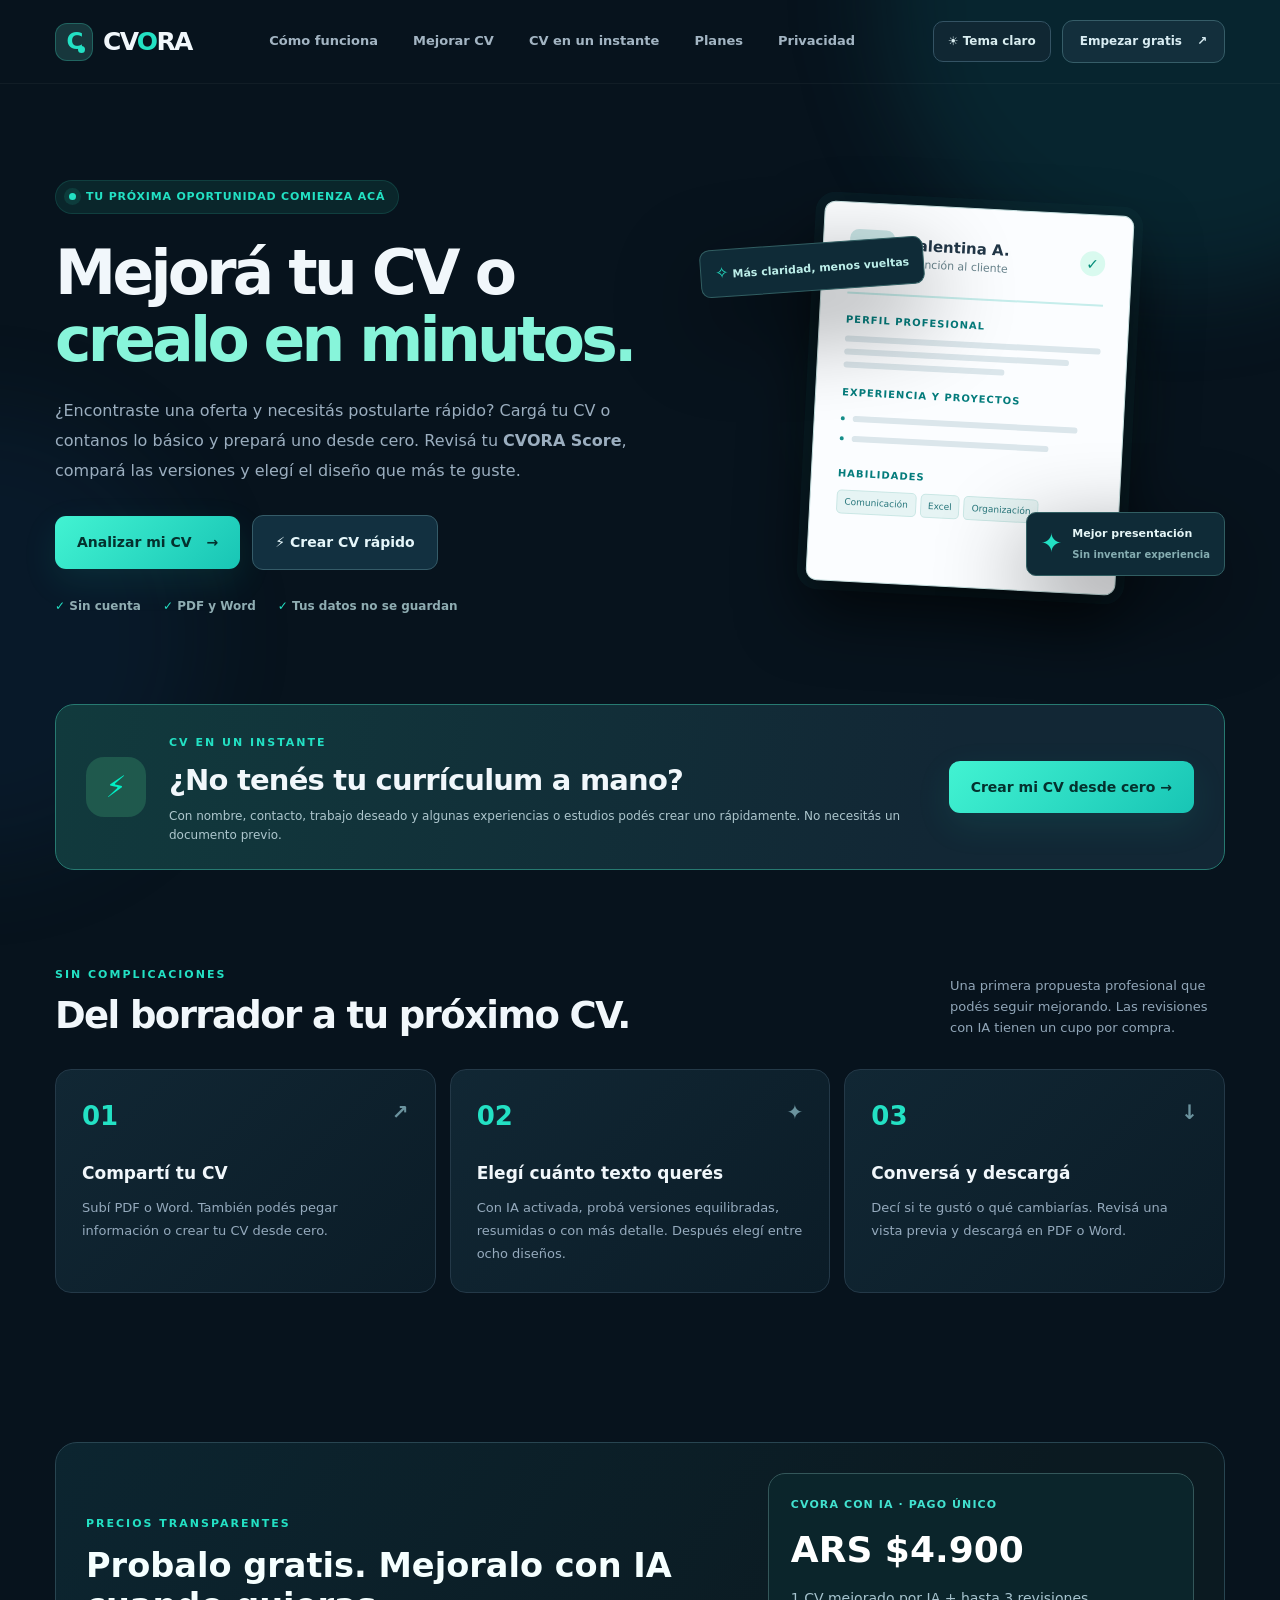
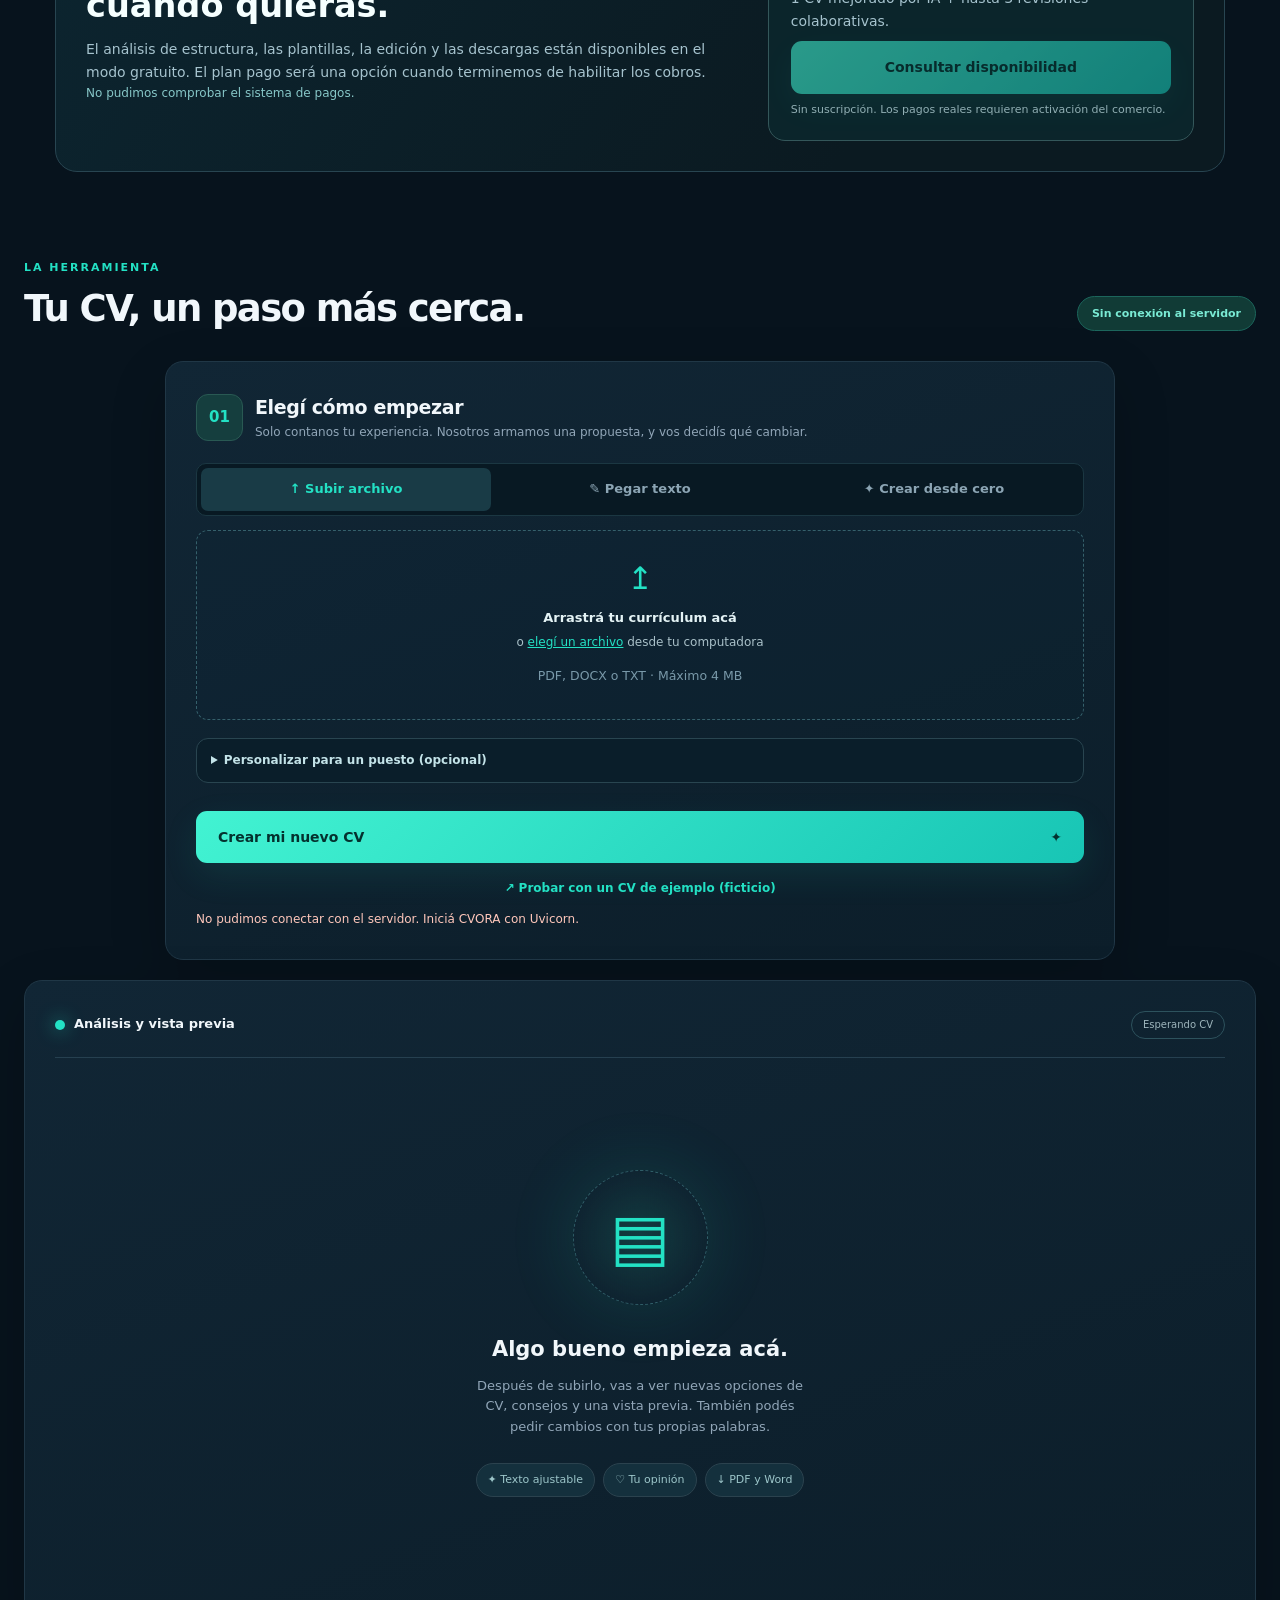
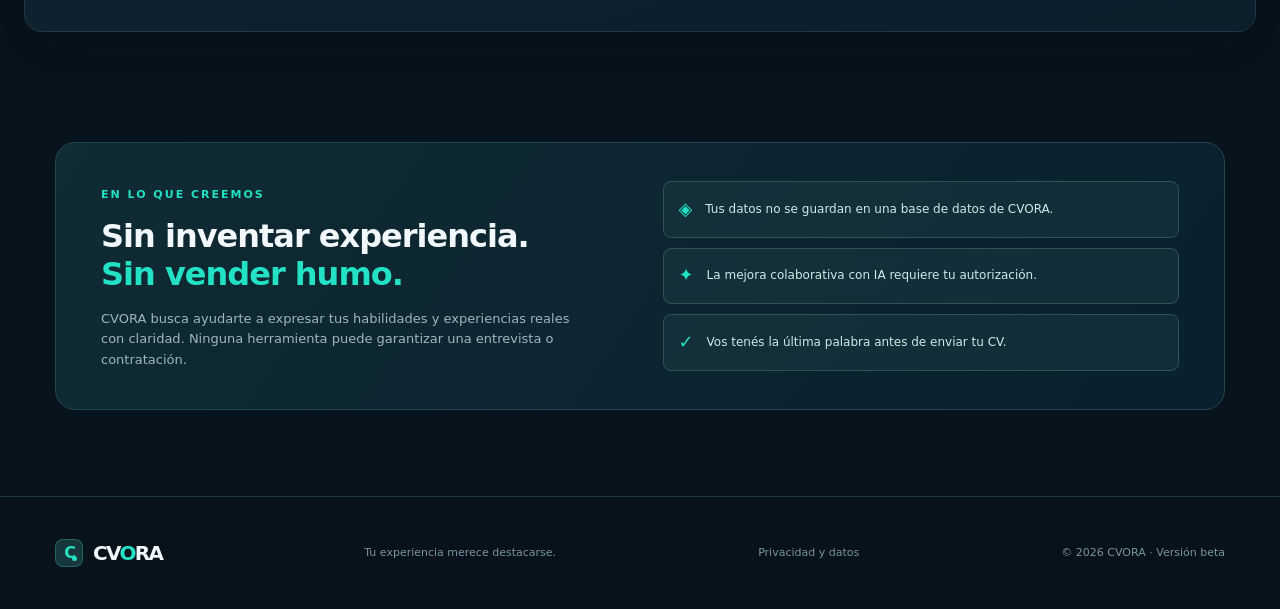
==== commit ee0da83f: "feat: add CV scoring, quick resume builder and light theme" ====
--- a/static/index.html
+++ b/static/index.html
@@ -3,15 +3,16 @@
 <head>
   <meta charset="utf-8">
   <meta name="viewport" content="width=device-width, initial-scale=1">
-  <meta name="color-scheme" content="dark">
+  <meta name="color-scheme" content="light dark">
   <meta name="theme-color" content="#07131e">
-  <meta name="description" content="Mejorá tu currículum para tu próximo trabajo. Subí tu CV, revisá sugerencias, adaptalo a una oferta y descargalo en PDF o Word. Gratis para probar.">
+  <meta name="description" content="CVORA: mejorá tu currículum o creá uno en minutos. Puntaje de presentación, ocho plantillas, ajustes a tu medida y descarga PDF o Word.">
   <meta property="og:title" content="CVORA — Tu experiencia merece destacarse">
   <meta property="og:description" content="Un CV claro, honesto y listo para tu próxima oportunidad laboral.">
   <meta property="og:type" content="website">
-  <title>CVORA — Mejorá tu CV para tu próximo trabajo</title>
+  <title>CVORA — Mejorá tu CV o crealo en minutos</title>
   <link rel="icon" href="/static/favicon.svg" type="image/svg+xml">
   <link rel="stylesheet" href="/static/styles.css">
+  <script>try{document.documentElement.dataset.theme=localStorage.getItem('cvora-theme')||'dark'}catch(e){document.documentElement.dataset.theme='dark'}</script>
   <script defer src="/static/app.js"></script>
 </head>
 <body>
@@ -24,21 +25,21 @@
       </a>
       <nav class="header-links" aria-label="Navegación">
         <a href="#como-funciona">Cómo funciona</a>
-        <a href="#herramienta">Mejorar CV</a><a href="#planes">Planes</a>
+        <a href="#herramienta">Mejorar CV</a><a href="#rapido" id="navQuick">CV en un instante</a><a href="#planes">Planes</a>
         <a href="/privacidad">Privacidad</a>
       </nav>
-      <a class="btn btn-small btn-outline" href="#herramienta">Empezar gratis <span aria-hidden="true">↗</span></a>
+      <div class="header-actions"><button type="button" class="theme-switch" id="themeToggle" aria-label="Cambiar tema claro u oscuro" aria-pressed="false">☀ Tema claro</button><a class="btn btn-small btn-outline" href="#herramienta">Empezar gratis <span aria-hidden="true">↗</span></a></div>
     </div>
   </header>
   <main>
     <section class="hero container">
       <div class="hero-copy">
         <div class="eyebrow"><span class="pulse"></span> Tu próxima oportunidad comienza acá</div>
-        <h1>Tu experiencia merece un <span>CV que abra puertas.</span></h1>
-        <p class="hero-sub">Subí tu CV o creá uno desde cero. CVORA propone hasta tres versiones más claras, te explica los cambios y escucha tus comentarios para seguir ajustándolo juntos, sin inventar experiencia.</p>
+        <h1>Mejorá tu CV o <span>crealo en minutos.</span></h1>
+        <p class="hero-sub">¿Encontraste una oferta y necesitás postularte rápido? Cargá tu CV o contanos lo básico y prepará uno desde cero. Revisá tu <strong>CVORA Score</strong>, compará las versiones y elegí el diseño que más te guste.</p>
         <div class="hero-buttons">
-          <a href="#herramienta" class="btn btn-primary">Mejorar mi currículum <span>→</span></a>
-          <a href="#como-funciona" class="btn btn-ghost">Ver cómo funciona <span>↘</span></a>
+          <a href="#herramienta" class="btn btn-primary">Analizar mi CV <span>→</span></a><button id="heroQuick" type="button" class="btn btn-ghost">⚡ Crear CV rápido</button>
+          
         </div>
         <div class="hero-trust"><span>✓ Sin cuenta</span><span>✓ PDF y Word</span><span>✓ Tus datos no se guardan</span></div>
       </div>
@@ -59,6 +60,11 @@
       </div>
     </section>
 
+    <section class="instant-strip container" id="rapido">
+      <div class="instant-icon" aria-hidden="true">⚡</div>
+      <div><span class="overline">CV EN UN INSTANTE</span><h2>¿No tenés tu currículum a mano?</h2><p>Con nombre, contacto, trabajo deseado y algunas experiencias o estudios podés crear uno rápidamente. No necesitás un documento previo.</p></div>
+      <button type="button" id="quickStartBtn" class="btn btn-primary">Crear mi CV desde cero →</button>
+    </section>
     <section class="steps container" id="como-funciona">
       <div class="section-heading"><div><span class="overline">SIN COMPLICACIONES</span><h2>Del borrador a tu próximo CV.</h2></div><p>Una primera propuesta profesional que podés seguir mejorando. Las revisiones con IA tienen un cupo por compra.</p></div>
       <div class="steps-grid">
@@ -86,7 +92,7 @@
       <div class="section-heading tool-heading"><div><span class="overline">LA HERRAMIENTA</span><h2>Tu CV, un paso más cerca.</h2></div><div class="state-label" id="modeLabel">Comprobando el modo…</div></div>
       <div class="workspace">
         <div class="workspace-form">
-          <div class="panel-heading"><div class="panel-icon">01</div><div><h3>Subí tu CV o crealo acá</h3><p>Solo contanos tu experiencia. Nosotros armamos una propuesta, y vos decidís qué cambiar.</p></div></div>
+          <div class="panel-heading"><div class="panel-icon">01</div><div><h3>Elegí cómo empezar</h3><p>Solo contanos tu experiencia. Nosotros armamos una propuesta, y vos decidís qué cambiar.</p></div></div>
           <div class="tab-bar" role="tablist" aria-label="Forma de cargar CV">
             <button class="tab active" type="button" id="tabUpload" role="tab" aria-selected="true">↑ Subir archivo</button>
             <button class="tab" type="button" id="tabPaste" role="tab" aria-selected="false">✎ Pegar texto</button><button class="tab" type="button" id="tabCreate" role="tab" aria-selected="false">✦ Crear desde cero</button>
@@ -102,16 +108,16 @@
             <textarea id="cvText" rows="9" placeholder="Nombre Apellido\ncorreo@ejemplo.com\n\nFORMACIÓN\nSecundario completo..." maxlength="18000"></textarea>
           </div>
           <div id="createArea" class="create-area hidden">
-            <div class="builder-intro"><strong>Armemos tu CV desde cero</strong><p>Escribí tus datos en palabras simples. Si tenés poca experiencia, contanos tus proyectos, estudios o tareas que hayas hecho. CVORA los organizará sin inventar nada.</p></div>
+            <div class="builder-intro"><span class="instant-pill">⚡ CV EN UN INSTANTE</span><strong>Un currículum en pocos pasos</strong><p>Completá los datos básicos y contá lo que hiciste con tus palabras. Si no trabajaste todavía, podés mencionar estudios, prácticas o proyectos. Las demás opciones son opcionales.</p></div>
             <div class="builder-grid">
               <div class="field"><label for="createName">Nombre y apellido *</label><input id="createName" maxlength="120" placeholder="Ej.: Valentina Rojas"></div>
               <div class="field"><label for="createContact">Correo / teléfono / ciudad</label><input id="createContact" maxlength="250" placeholder="Tus datos de contacto"></div>
-              <div class="field"><label for="createRole">¿Qué tipo de trabajo buscás?</label><input id="createRole" maxlength="170" placeholder="Ej.: Atención al cliente"></div>
-              <div class="field"><label for="createStudies">Estudios y cursos</label><textarea id="createStudies" rows="3" maxlength="3000" placeholder="Contá qué estudiaste, dónde y cuándo, si lo sabés..."></textarea></div>
+              <div class="field"><label for="createRole">¿A qué puesto querés postularte?</label><input id="createRole" maxlength="170" placeholder="Ej.: Atención al cliente"></div>
+              <div class="field"><label for="createStudies">Estudios y cursos <span class="optional">(opcional)</span></label><textarea id="createStudies" rows="3" maxlength="3000" placeholder="Contá qué estudiaste, dónde y cuándo, si lo sabés..."></textarea></div>
             </div>
-            <div class="field"><label for="createExperience">Contanos tu experiencia, proyectos o actividades *</label><textarea id="createExperience" rows="5" maxlength="8000" placeholder="Ej.: Nunca tuve un empleo formal. Ayudé en el comercio familiar atendiendo clientes y organizando productos. También participé en un proyecto escolar..."></textarea><small>Podés escribir libremente. No hace falta que suene profesional.</small></div>
+            <div class="field"><label for="createExperience">Tu experiencia, proyectos o actividades <span class="optional">(opcional)</span></label><textarea id="createExperience" rows="5" maxlength="8000" placeholder="Ej.: Nunca tuve un empleo formal. Ayudé en el comercio familiar atendiendo clientes y organizando productos. También participé en un proyecto escolar..."></textarea><small>Podés escribir libremente. No hace falta que suene profesional.</small></div>
             <div class="field"><label for="createSkills">Tus habilidades reales</label><textarea id="createSkills" rows="2" maxlength="3000" placeholder="Ej.: Excel básico, organización, inglés intermedio..."></textarea></div>
-            <div class="field"><label for="createExtra">Otros datos que quieras incluir</label><textarea id="createExtra" rows="2" maxlength="2500" placeholder="Idiomas, voluntariado, certificaciones, disponibilidad, etc."></textarea></div>
+            <details class="create-extras"><summary>Agregar otros datos (opcional)</summary><div class="field"><label for="createExtra">Idiomas, disponibilidad u otros datos</label><textarea id="createExtra" rows="2" maxlength="2500" placeholder="Idiomas, voluntariado, certificaciones, disponibilidad, etc."></textarea></div></details>
           </div>
           <details class="advanced-options"><summary>Personalizar para un puesto (opcional)</summary><p>Podés dejarlo vacío. Si compartís una oferta, adaptamos la redacción solo con capacidades que ya tenés.</p><div class="field"><label for="profile">¿Qué tipo de búsqueda estás haciendo?</label>
             <select id="profile"><option value="auto">Detectar según mi CV</option><option value="primer-empleo">Mi primer trabajo</option><option value="experiencia">Tengo experiencia laboral</option><option value="cambio">Quiero cambiar de rubro</option></select></div>
@@ -127,11 +133,22 @@
           <div class="results-bar"><div class="results-title"><span class="results-glow"></span><span>Análisis y vista previa</span></div><span class="results-pill" id="resultMode">Esperando CV</span></div>
           <div class="empty-result" id="emptyResult"><div class="empty-orbit"><div class="empty-doc">▤</div></div><h3>Algo bueno empieza acá.</h3><p>Después de subirlo, vas a ver nuevas opciones de CV, consejos y una vista previa. También podés pedir cambios con tus propias palabras.</p><div class="empty-hints"><span>✦ Texto ajustable</span><span>♡ Tu opinión</span><span>↓ PDF y Word</span></div></div>
           <div id="resultContent" class="result-content hidden">
+            <section class="score-section" id="scoreSection" aria-label="CVORA Score: evaluación orientativa">
+              <div class="score-heading"><div><span class="overline">CVORA SCORE</span><h3>Tu CV, antes y después</h3><p>Una referencia sobre claridad, contenido y presentación. No mide tus probabilidades de ser contratado.</p></div><span class="score-method-tag">Evaluación orientativa · 0 a 100</span></div>
+              <div class="score-cards">
+                <article class="score-card score-before" id="scoreBeforeCard"><span class="score-caption">ANTES · CV original</span><div class="score-card-main"><div class="meter" id="meterBefore"><svg viewBox="0 0 220 135" aria-hidden="true"><path d="M20 115 A90 90 0 0 1 200 115" class="meter-track"/><path id="scoreArcBefore" d="M20 115 A90 90 0 0 1 200 115" pathLength="100" class="meter-fill"/></svg><div class="meter-value"><strong id="scoreBeforeValue">—</strong><small>/ 100</small></div></div><div class="score-copy"><strong id="scoreBeforeLevel">Analizando…</strong><p id="scoreBeforeMessage">Evaluamos los datos originales que cargaste.</p></div></div></article>
+                <article class="score-card score-after" id="scoreAfterCard"><span class="score-caption">DESPUÉS · Versión elegida</span><div class="score-card-main"><div class="meter" id="meterAfter"><svg viewBox="0 0 220 135" aria-hidden="true"><path d="M20 115 A90 90 0 0 1 200 115" class="meter-track"/><path id="scoreArcAfter" d="M20 115 A90 90 0 0 1 200 115" pathLength="100" class="meter-fill"/></svg><div class="meter-value"><strong id="scoreAfterValue">—</strong><small>/ 100</small></div></div><div class="score-copy"><strong id="scoreAfterLevel">Analizando…</strong><p id="scoreAfterMessage">Este puntaje se actualizará si editás el CV o elegís otra versión.</p></div></div></article>
+              </div>
+              <div class="score-delta" id="scoreDelta" role="status" aria-live="polite">Calculando la diferencia…</div>
+              <div class="score-breakdown"><div class="score-break-head"><h4>Desglose por categorías</h4><p>Los mismos criterios para ambas versiones.</p></div><div id="scoreCategoryRows" class="score-category-rows"></div></div>
+              <div class="score-tips"><strong>¿Qué podrías mejorar?</strong><div id="scoreTips"></div></div>
+              <p class="score-disclaimer">CVORA Score utiliza reglas transparentes sobre el texto del currículum. No es un ranking de reclutadores, no analiza todos los detalles gráficos del PDF y no garantiza entrevistas. Un puntaje mayor refleja mejoras en los criterios evaluados, no mayores probabilidades demostradas de contratación.</p>
+            </section>
             <div class="analysis-box"><div class="analysis-eyebrow">RESULTADO DEL ANÁLISIS</div><h3 id="resultHeadline">—</h3><div id="suggestionList" class="suggestion-list"></div><div id="keywordBlock" class="keyword-section hidden"><strong>Requisitos de la oferta para revisar</strong><div id="keywordList" class="keyword-list"></div><small>Solo incluilos si realmente los cumplís.</small></div></div>
             <div class="improvements-block" id="improvementsBlock"><h4>✦ Lo que mejoramos</h4><div id="changesList" class="tiny-list"></div></div>
             <div id="questionsBlock" class="questions-block hidden"><strong>Algo para confirmar, si querés</strong><div id="questionsList" class="tiny-list"></div><small>No agregamos información que no esté confirmada.</small></div>
             <div class="variant-section">
-              <div class="edit-head"><div><strong>1. ¿Cuánto contenido querés mostrar?</strong><span>Equilibrado, más resumido o con más detalle. Esto cambia las palabras, no el diseño.</span></div><span class="edit-indicator" id="versionCounter">Versión 1</span></div>
+              <div class="edit-head"><div><strong>1. Elegí cuánto contenido mostrar</strong><span>Breve, equilibrado o detallado. Esto define la extensión del texto, no el diseño.</span></div><span class="edit-indicator" id="versionCounter">Versión 1</span></div>
               <div class="variant-grid" id="variantGrid" aria-label="Opciones de CV"></div>
             </div>
             <div class="design-section">
--- a/static/styles.css
+++ b/static/styles.css
@@ -91,3 +91,122 @@
 .price-offer .btn:disabled{opacity:.57;cursor:not-allowed}
 .price-offer small{font-size:11px;color:#94aeb4;line-height:1.5}
 @media(max-width:800px){.price-panel{grid-template-columns:1fr;padding:19px;gap:16px}.price-section{margin-top:18px}}
+
+/* Scorecard and quick CV flow */
+.header-actions{display:flex;align-items:center;gap:11px}
+.theme-switch{border:1px solid #345364;background:#102733;color:#d9edf0;border-radius:10px;padding:10px 14px;font-size:12px;font-weight:750;white-space:nowrap}
+.theme-switch:focus-visible,.instant-strip button:focus-visible{outline:3px solid var(--green);outline-offset:3px}
+.instant-strip{display:grid;grid-template-columns:60px 1fr auto;align-items:center;gap:23px;padding:24px 30px;border:1px solid #277a71;border-radius:19px;background:linear-gradient(100deg,#113a3d,#122735 75%);margin-bottom:55px}
+.instant-icon{background:#1f594d;border-radius:18px;height:60px;width:60px;display:grid;place-items:center;font-size:30px;color:#00efc6}
+.instant-strip h2{font-size:clamp(21px,3vw,29px);letter-spacing:-.8px;margin:4px 0}
+.instant-strip p{font-size:12px;color:#aec7ce;max-width:750px}
+.instant-strip button{white-space:nowrap}
+.instant-pill{display:inline-block;background:#0c6458;color:#aaffec;border:1px solid #2b9683;padding:4px 10px;border-radius:20px;font-size:10px;font-weight:900;letter-spacing:.6px;margin-bottom:10px}
+.builder-intro strong{display:block}
+.create-extras{margin-top:13px;border:1px solid #37565c;padding:10px 14px;border-radius:10px}
+.create-extras summary{cursor:pointer;color:#cbe6e5;font-size:12px;font-weight:750}
+.score-section{margin-bottom:20px}
+.score-heading{display:flex;align-items:center;justify-content:space-between;gap:12px;margin-bottom:15px}
+.score-heading h3{font-size:26px;letter-spacing:-.8px;margin:2px 0}
+.score-heading p{font-size:12px;color:#a9bfcb}
+.score-method-tag{font-size:10px;white-space:nowrap;border:1px solid #385563;border-radius:30px;padding:7px 10px;color:#adced4}
+.score-cards{display:grid;grid-template-columns:1fr 1fr;gap:15px}
+.score-card{--meter-color:#f43f66;border:1px solid #2a495b;background:linear-gradient(130deg,#102937,#0c1e2b);border-radius:16px;padding:19px;min-width:0}
+.score-card[data-tone=mid]{--meter-color:#f8b549}
+.score-card[data-tone=high]{--meter-color:#12dda5}
+.score-caption{font-size:12px;font-weight:900;color:#e5f6f7;letter-spacing:.2px}
+.score-card-main{display:grid;grid-template-columns:minmax(160px,220px) minmax(0,1fr);gap:20px;align-items:center;margin-top:12px}
+.meter{position:relative;max-width:210px;width:100%;height:135px;color:var(--meter-color)}
+.meter svg{width:100%;overflow:visible}
+.meter path{fill:none;stroke-width:20;stroke-linecap:round}
+.meter .meter-track{stroke:#274154}
+.meter .meter-fill{stroke:var(--meter-color);transition:stroke-dasharray .45s ease}
+.meter-value{position:absolute;left:50%;top:52%;transform:translate(-50%,-20%);display:flex;flex-direction:column;align-items:center;line-height:1.1}
+.meter-value strong{font-size:41px;color:var(--text);font-weight:900;font-variant-numeric:tabular-nums}
+.meter-value small{font-size:13px;color:#9ab3bd}
+.score-copy strong{color:var(--meter-color);font-size:15px}
+.score-copy p{color:#bad0d9;font-size:12px;line-height:1.65;margin-top:9px}
+.score-delta{margin-top:13px;border-radius:12px;padding:14px 18px;background:#0b423a;color:#93f6dd;border:1px solid #237e66;font-size:16px;font-weight:850}
+.score-delta[data-direction=negative]{background:#432633;color:#ffc4cf;border-color:#9d4b60}
+.score-delta[data-direction=neutral]{background:#173341;color:#b9cfda;border-color:#305367}
+.score-breakdown{border:1px solid #2d4857;background:#0d2633;border-radius:13px;padding:18px;margin-top:14px}
+.score-break-head{display:flex;align-items:center;justify-content:space-between;gap:12px;margin-bottom:17px}
+.score-break-head h4{font-size:15px;margin:0}
+.score-break-head p{font-size:11px;color:#90b0bb}
+.score-category-rows{display:grid;gap:12px}
+.score-category-row{display:grid;grid-template-columns:minmax(180px,1.1fr) minmax(90px,1fr) minmax(90px,1fr);gap:20px;align-items:center}
+.score-category-name{font-size:12px;color:#d1e7ed}
+.score-bar-group{display:flex;gap:9px;align-items:center}
+.score-small-track{height:10px;background:#263c4a;border-radius:30px;flex:1;overflow:hidden}
+.score-small-fill{height:100%;border-radius:30px;transition:width .4s}
+.score-small-fill.before{background:#fb4b72}.score-small-fill.after{background:#16dfad}
+.score-category-value{min-width:20px;text-align:right;font-size:11px;color:#bfd3db;font-variant-numeric:tabular-nums}
+.score-tips{border:1px solid #28525a;background:#12313b;border-radius:11px;padding:16px;margin-top:12px}
+.score-tips strong{display:block;font-size:13px;color:#f2fcff;margin-bottom:6px}
+.score-tips p{font-size:11px;color:#b1cdd1;margin-top:4px;line-height:1.6}
+.score-disclaimer{font-size:10px;color:#8ea9b3;margin:11px 2px 0;line-height:1.55}
+.workspace-form{max-width:950px}
+.workspace-results{max-width:1430px}
+@media(max-width:1030px){.score-card-main{grid-template-columns:1fr;justify-items:center;text-align:center;gap:0}.meter{height:122px}.score-copy{min-height:85px}}
+@media(max-width:800px){.instant-strip{grid-template-columns:50px 1fr}.instant-strip button{grid-column:1/-1}.score-heading,.score-break-head{align-items:flex-start;flex-direction:column}.header-actions{gap:7px}.header-actions .btn{display:none}}
+@media(max-width:620px){.instant-strip{grid-template-columns:1fr;margin-bottom:30px;padding:20px}.instant-icon{display:none}.score-cards{grid-template-columns:1fr}.score-card-main{grid-template-columns:1fr 1fr;text-align:left;gap:12px}.meter{height:125px}.score-category-row{grid-template-columns:1fr 1fr;gap:6px 12px}.score-category-name{grid-column:1/-1}.score-heading h3{font-size:22px}.score-delta{font-size:14px}.score-method-tag{white-space:normal}.theme-switch{font-size:11px;padding:8px}}
+
+/* Light appearance: only application chrome changes; CV sheets remain white documents. */
+html[data-theme=light]{--bg:#f5f8fc;--panel:#fff;--panel2:#f4f8fc;--line:#d5e2eb;--muted:#5e7484;--text:#15243b;--green:#008e76;--green2:#087e6d;--shadow:0 24px 60px #254a661a;color-scheme:light}
+html[data-theme=light] body{background:#f5f8fc;color:#16263d}
+html[data-theme=light] .ambient{opacity:.22}
+html[data-theme=light] .site-header{background:#fff;border-bottom:1px solid #dae5ec}
+html[data-theme=light] .header-links,html[data-theme=light] .hero-sub,html[data-theme=light] .hero-trust,html[data-theme=light] .section-heading p{color:#52687a}
+html[data-theme=light] .theme-switch,html[data-theme=light] .btn-outline,html[data-theme=light] .btn-ghost{background:#fff;color:#17324b;border-color:#cbdae5}
+html[data-theme=light] .eyebrow{background:#e8faf5;color:#007f6d;border-color:#bce7dd}
+html[data-theme=light] .step,html[data-theme=light] .workspace-form,html[data-theme=light] .workspace-results,html[data-theme=light] .score-card,html[data-theme=light] .score-breakdown,html[data-theme=light] .sources-card,html[data-theme=light] .design-section,html[data-theme=light] .score-tips{background:#fff;border-color:#d6e2e9;box-shadow:0 12px 35px #1b43550b}
+html[data-theme=light] .instant-strip{background:linear-gradient(110deg,#e8fff7,#f0f7ff);border-color:#b7e4d6}
+html[data-theme=light] .instant-strip p,html[data-theme=light] .step p,html[data-theme=light] .score-heading p,html[data-theme=light] .score-copy p,html[data-theme=light] .score-category-name,html[data-theme=light] .score-break-head p,html[data-theme=light] .score-category-value,html[data-theme=light] .score-disclaimer,html[data-theme=light] .score-tips p{color:#52697a}
+html[data-theme=light] .instant-icon{background:#c7f3e5;color:#006e62}
+html[data-theme=light] .state-label,html[data-theme=light] .analysis-box{background:#e4f7f1;color:#1a604f;border-color:#b9e5d4}
+html[data-theme=light] .score-caption,html[data-theme=light] .score-tips strong,html[data-theme=light] .score-heading h3{color:#1d3045}
+html[data-theme=light] .meter-track{stroke:#e4ebf2}
+html[data-theme=light] .meter-value small{color:#63798c}
+html[data-theme=light] .score-method-tag{color:#5a7485;border-color:#d2dee7}
+html[data-theme=light] .score-small-track{background:#e4ebf2}
+html[data-theme=light] .score-delta{background:#e0fbef;color:#075f46;border-color:#93dcc1}
+html[data-theme=light] .score-delta[data-direction=negative]{background:#fff0f1;color:#9c3449;border-color:#ffbfca}
+html[data-theme=light] .score-delta[data-direction=neutral]{background:#eff5f9;color:#52697a;border-color:#d6e2e9}
+html[data-theme=light] .create-area{background:#f1faf8;border-color:#c3e6dc}
+html[data-theme=light] .builder-intro strong,html[data-theme=light] .panel-heading h3,html[data-theme=light] .step h3,html[data-theme=light] .variant-choice strong,html[data-theme=light] .edit-head strong{color:#152943}
+html[data-theme=light] .builder-intro p,html[data-theme=light] .panel-heading p,html[data-theme=light] .edit-head span,html[data-theme=light] .variant-choice span{color:#647b89}
+html[data-theme=light] label,html[data-theme=light] .upload-area strong,html[data-theme=light] .result-notice{color:#244155}
+html[data-theme=light] textarea,html[data-theme=light] select,html[data-theme=light] .create-area input,html[data-theme=light] .conversation-card textarea{background:#fff;color:#26364c;border-color:#c6d8e2}
+html[data-theme=light] textarea::placeholder,html[data-theme=light] input::placeholder{color:#7b8e9b}
+html[data-theme=light] .tab-bar,html[data-theme=light] .variant-choice,html[data-theme=light] .template-choice,html[data-theme=light] .sources-card,html[data-theme=light] .original-comparison{background:#f1f6fa;border-color:#cfdee6;color:#345069}
+html[data-theme=light] .tab{color:#526d80}
+html[data-theme=light] .tab.active,html[data-theme=light] .variant-choice.active,html[data-theme=light] .template-choice.active{background:#d7f4e9;color:#087a64;border-color:#7fcab4}
+html[data-theme=light] .template-name{color:#1d3048}
+html[data-theme=light] .template-description{color:#637986}
+html[data-theme=light] .upload-area{background:#f8fbfc;color:#284258;border-color:#bdd4dc}
+html[data-theme=light] .upload-area span,html[data-theme=light] .upload-area small{color:#607d8c}
+html[data-theme=light] .upload-success{background:#e9f9ef;color:#174d40}
+html[data-theme=light] .results-bar{border-color:#dbe5eb}
+html[data-theme=light] .results-pill{color:#596f7a;border-color:#d8e4e9}
+html[data-theme=light] .empty-result p{color:#637b86}
+html[data-theme=light] .empty-hints span{background:#edf6f5;color:#526f74;border-color:#d7e6e8}
+html[data-theme=light] .analysis-box h3,html[data-theme=light] .sources-card strong{color:#17384a}
+html[data-theme=light] .suggestion-item-text,html[data-theme=light] .tiny-list,html[data-theme=light] .sources-card p{color:#486775}
+html[data-theme=light] .document-column-title{background:#eaf3f6;color:#204055;border-color:#c6d8e1}
+html[data-theme=light] .conversation-card{background:#edf9f4;border-color:#bbdfd1}
+html[data-theme=light] .conversation-title h4,html[data-theme=light] .quick-label,html[data-theme=light] .request-label{color:#174035}
+html[data-theme=light] .conversation-title p,html[data-theme=light] .history-entry p{color:#567681}
+html[data-theme=light] .opinion,html[data-theme=light] .quick-chip,html[data-theme=light] .compare-button,html[data-theme=light] .history-entry{background:#fff;color:#21576a;border-color:#bdcfda}
+html[data-theme=light] .opinion.active,html[data-theme=light] .quick-chip.active{background:#d5f5e8;color:#006752;border-color:#83cab4}
+html[data-theme=light] .sources-card a{color:#006d65}
+html[data-theme=light] .price-panel,html[data-theme=light] .price-offer,html[data-theme=light] .closing{background:#fff;border-color:#d4e1e8;color:#18324a}
+html[data-theme=light] .price-panel h2,html[data-theme=light] .price-amount{color:#152b40}
+html[data-theme=light] .price-panel p,html[data-theme=light] .price-offer small,html[data-theme=light] .closing p{color:#56727d}
+html[data-theme=light] .closing-cards div{background:#f0f7f8;border-color:#d9e6e8;color:#395463}
+html[data-theme=light] .footer{background:#fff;border-color:#d7e4ea}
+html[data-theme=light] .create-extras summary{color:#244f59}
+html[data-theme=light] .floating-tag{background:#fff;color:#24615a;border-color:#b6dad2}
+html[data-theme=light] .tag-two small{color:#64817a}
+html[data-theme=light] .score-before[data-tone=low] .score-copy strong{color:#be214b}
+html[data-theme=dark] .hero-buttons .btn-ghost{background:#123040!important;color:#e5f6fa!important;border-color:#355b68!important}
+html[data-theme=dark] .header-actions .btn-outline{background:#132f3c!important;color:#d9edf3!important;border-color:#365d68!important}
